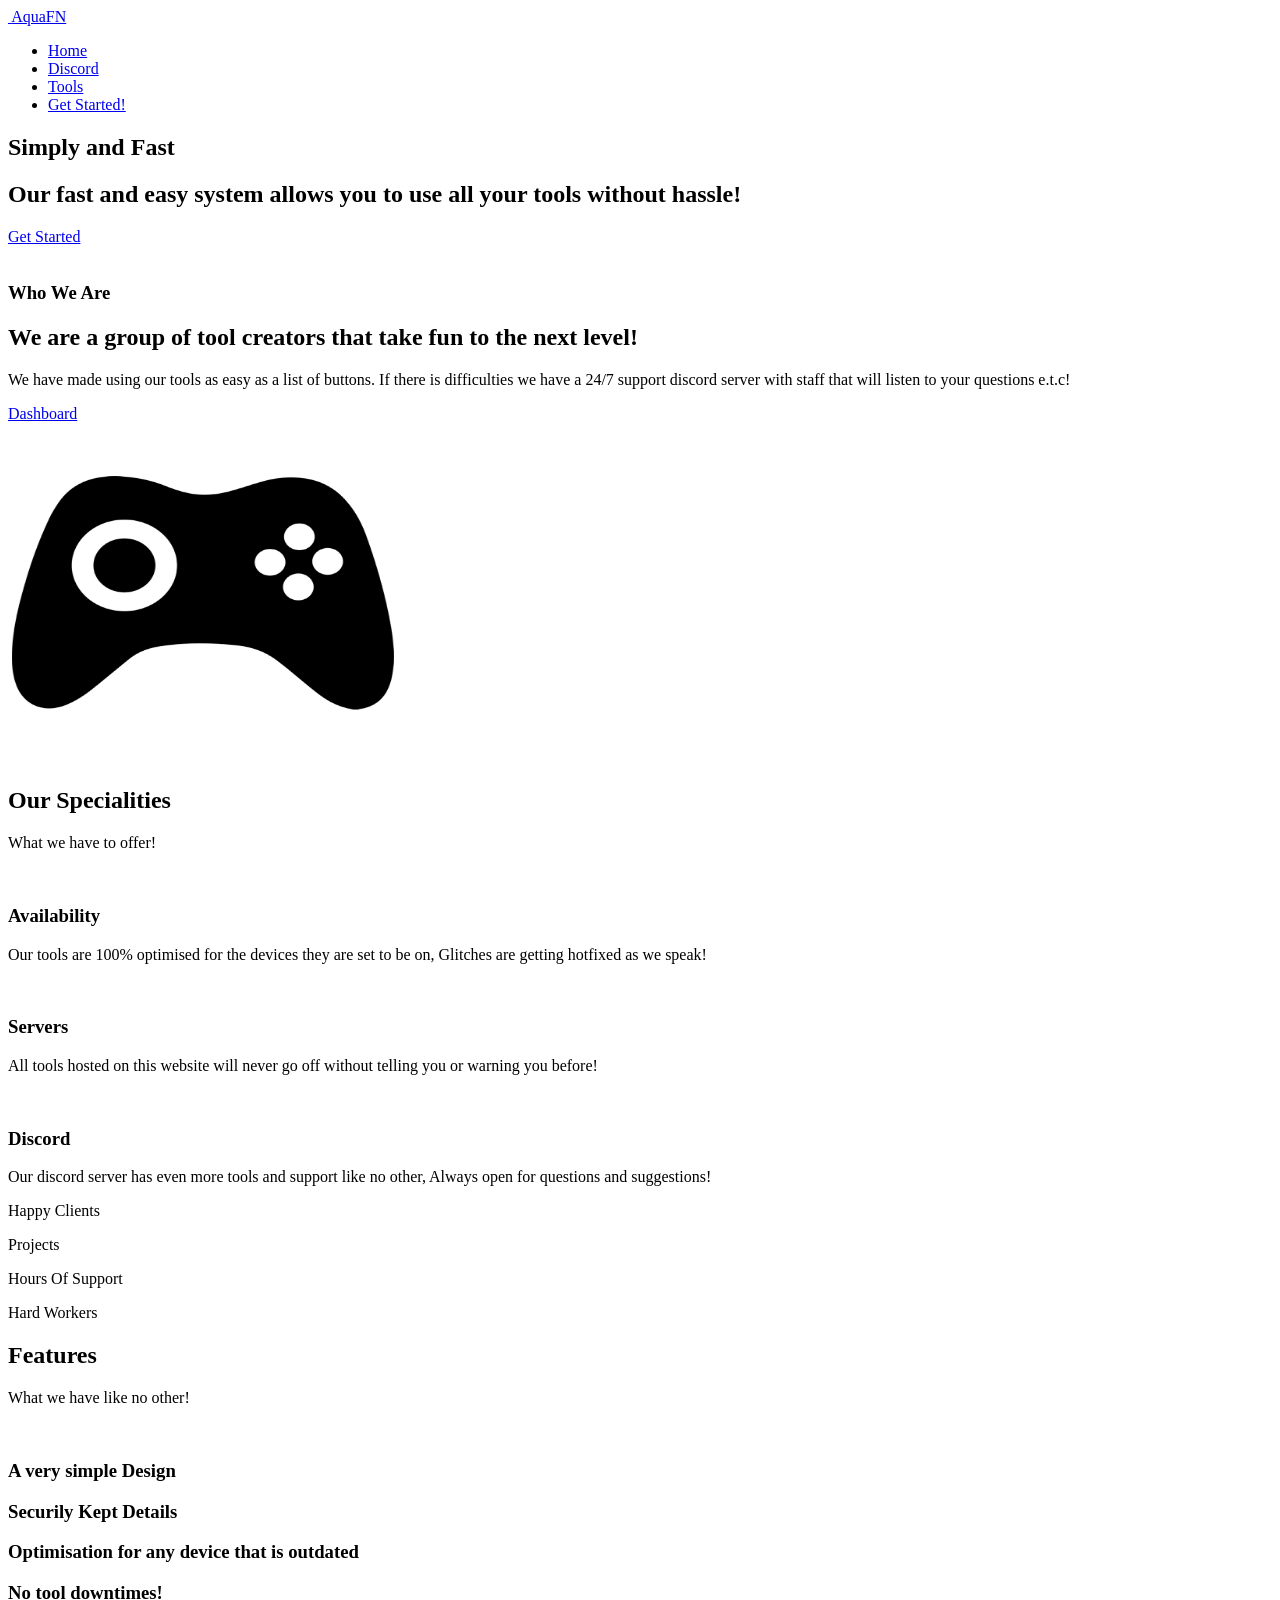
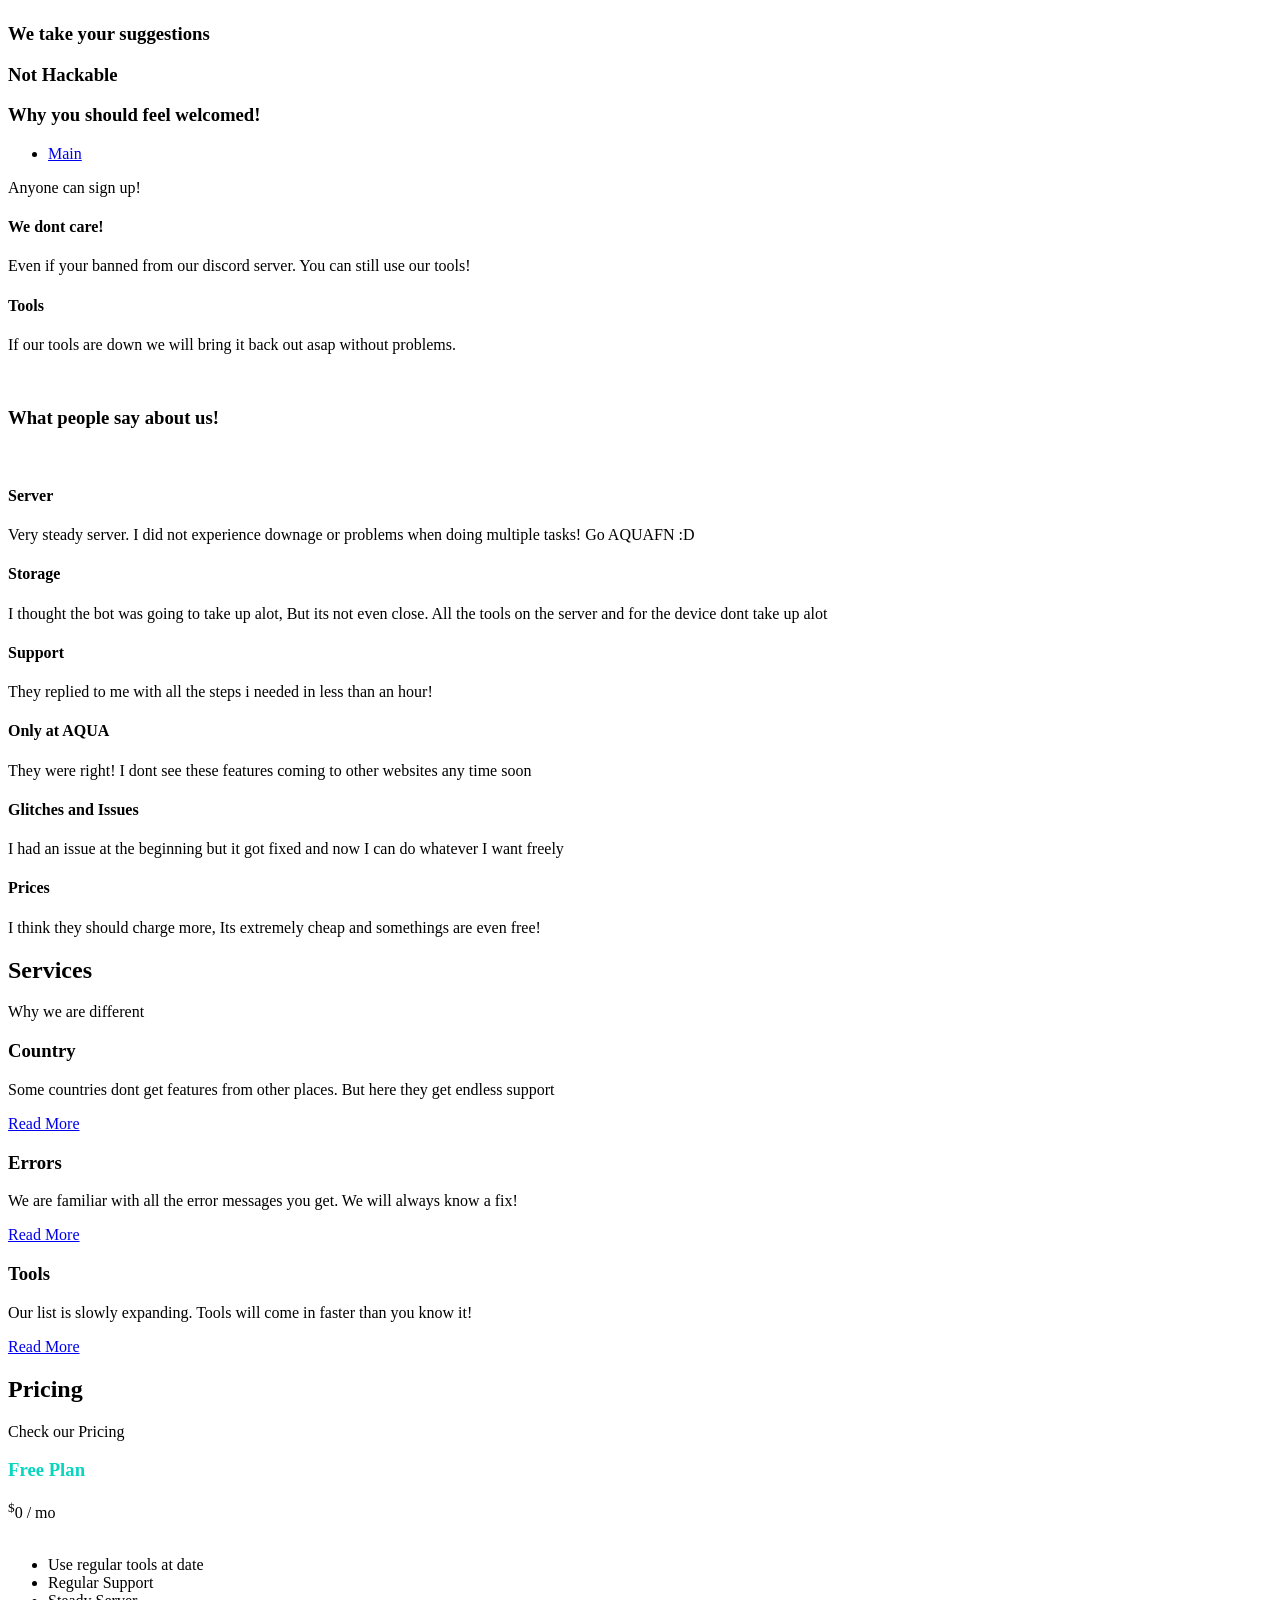
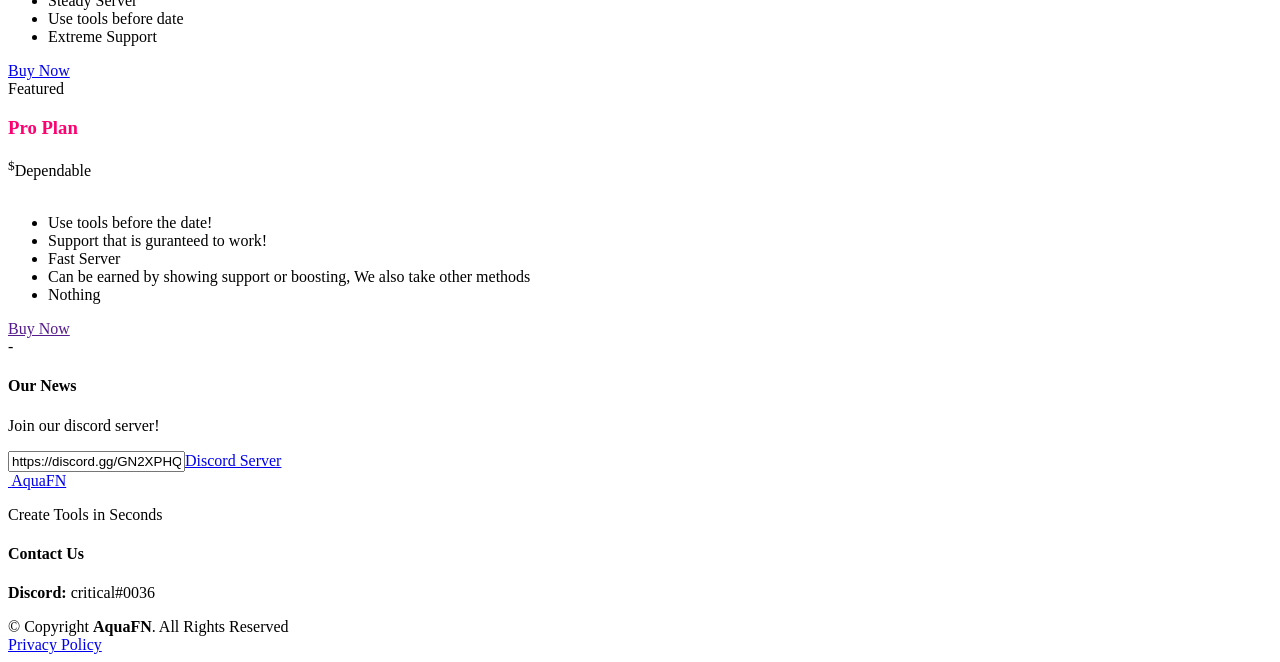
==== index.html @ ab74303f "Update index.html" ====
<!DOCTYPE html>
<html lang="en">

<head>
  <meta charset="utf-8">
  <meta content="width=device-width, initial-scale=1.0" name="viewport">

  <title>Homepage - AquaFN</title>
  <meta content="" name="description">

  <meta content="" name="keywords">

  <!-- Favicons -->
  <link href="assets/img/favicon.png" rel="icon">
  <link href="assets/img/apple-touch-icon.png" rel="apple-touch-icon">

  <!-- Google Fonts -->
  <link href="https://fonts.googleapis.com/css?family=Open+Sans:300,300i,400,400i,600,600i,700,700i|Nunito:300,300i,400,400i,600,600i,700,700i|Poppins:300,300i,400,400i,500,500i,600,600i,700,700i" rel="stylesheet">

  <!-- Vendor CSS Files -->
  <link href="assets/vendor/bootstrap/css/bootstrap.min.css" rel="stylesheet">
  <link href="assets/vendor/bootstrap-icons/bootstrap-icons.css" rel="stylesheet">
  <link href="assets/vendor/aos/aos.css" rel="stylesheet">
  <link href="assets/vendor/remixicon/remixicon.css" rel="stylesheet">
  <link href="assets/vendor/swiper/swiper-bundle.min.css" rel="stylesheet">
  <link href="assets/vendor/glightbox/css/glightbox.min.css" rel="stylesheet">

  <!-- Template Main CSS File -->
  <link href="assets/css" rel="stylesheet">


</head>

<body>

  <!-- ======= Header ======= -->
  <header id="header" class="header fixed-top">
    <div class="container-fluid container-xl d-flex align-items-center justify-content-between">

      <a href="index.html" class="logo d-flex align-items-center">
        <img src="assets/img/logo.png" alt="">
        <span>AquaFN</span>
      </a>

      <nav id="navbar" class="navbar">
        <ul>
          <li><a class="nav-link scrollto active" href="#hero">Home</a></li>
          <li><a class="nav-link scrollto" href="https://discord.gg/GN2XPHQ7Xd">Discord</a></li>
          <li><a class="nav-link scrollto" href="projects.html">Tools</a></li>
        
          <!--<li><a href="blog.html">Blog</a></li>
          <li class="dropdown"><a href="#"><span>Drop Down</span> <i class="bi bi-chevron-down"></i></a>
            <ul>
              <li><a href="#">Drop Down 1</a></li>
              <li class="dropdown"><a href="#"><span>Deep Drop Down</span> <i class="bi bi-chevron-right"></i></a>
                <ul>
                  <li><a href="#">Deep Drop Down 1</a></li>
                  <li><a href="#">Deep Drop Down 2</a></li>
                  <li><a href="#">Deep Drop Down 3</a></li>
                  <li><a href="#">Deep Drop Down 4</a></li>
                  <li><a href="#">Deep Drop Down 5</a></li>
                </ul>
              </li>
              <li><a href="#">Drop Down 2</a></li>
              <li><a href="#">Drop Down 3</a></li>
              <li><a href="#">Drop Down 4</a></li>
            </ul>
          </li>
          <li><a class="nav-link scrollto" href="#contact">Contact</a></li>-->
          <li><a class="getstarted scrollto" href="dashboard.html">Get Started!</a></li>
        </ul>
        <i class="bi bi-list mobile-nav-toggle"></i>
      </nav><!-- .navbar -->

    </div>
  </header><!-- End Header -->

  <!-- ======= Hero Section ======= -->
  <section id="hero" class="hero d-flex align-items-center">

    <div class="container">
      <div class="row">
        <div class="col-lg-6 d-flex flex-column justify-content-center">
          <h1 data-aos="fade-up">Simply and Fast</h1>
          <h2 data-aos="fade-up" data-aos-delay="400">Our fast and easy system allows you to use all your tools without hassle!</h2>
          <div data-aos="fade-up" data-aos-delay="600">
            <div class="text-center text-lg-start">
              <a href="projects.html" class="btn-get-started scrollto d-inline-flex align-items-center justify-content-center align-self-center">
                <span>Get Started</span>
                <i class="bi bi-arrow-right"></i>
              </a>
            </div>
          </div>
        </div>
        <div class="col-lg-6 hero-img" data-aos="zoom-out" data-aos-delay="200">
          <img src="assets/img/hero-img.png" class="img-fluid" alt="">
        </div>
      </div>
    </div>

  </section><!-- End Hero -->

  <main id="main">
    <!-- ======= About Section ======= -->
    <section id="about" class="about">

      <div class="container" data-aos="fade-up">
        <div class="row gx-0">

          <div class="col-lg-6 d-flex flex-column justify-content-center" data-aos="fade-up" data-aos-delay="200">
            <div class="content">
              <h3>Who We Are</h3>
              <h2>We are a group of tool creators that take fun to the next level!</h2>
              <p>
               We have made using our tools as easy as a list of buttons. If there is difficulties we have a 24/7 support discord server with staff that will listen to your questions e.t.c!
              </p>
              <div class="text-center text-lg-start">
                <a href="dashboard.html" class="btn-read-more d-inline-flex align-items-center justify-content-center align-self-center">
                  <span>Dashboard</span>
                  <i class="bi bi-arrow-right"></i>
                </a>
              </div>
            </div>
          </div>

          <div class="col-lg-6 d-flex align-items-center" data-aos="zoom-out" data-aos-delay="200">
            <img src="controller-wallpaper-10.jpg" class="img-fluid" alt="" style="width: 390px; height: 340px;">
          </div>

        </div>
      </div>

    </section><!-- End About Section -->

    <!-- ======= Values Section ======= -->
    <section id="values" class="values">

      <div class="container" data-aos="fade-up">

        <header class="section-header">
          <h2>Our Specialities</h2>
          <p>What we have to offer!</p>
        </header>

        <div class="row">

          <div class="col-lg-4">
            <div class="box" data-aos="fade-up" data-aos-delay="200">
              <img src="assets/img/values-1.png" class="img-fluid" alt="">
              <h3>Availability</h3>
              <p>Our tools are 100% optimised for the devices they are set to be on, Glitches are getting hotfixed as we speak!</p>
            </div>
          </div>

          <div class="col-lg-4 mt-4 mt-lg-0">
            <div class="box" data-aos="fade-up" data-aos-delay="400">
              <img src="assets/img/values-2.png" class="img-fluid" alt="">
              <h3>Servers</h3>
              <p>All tools hosted on this website will never go off without telling you or warning you before!</p>
            </div>
          </div>

          <div class="col-lg-4 mt-4 mt-lg-0">
            <div class="box" data-aos="fade-up" data-aos-delay="600">
              <img src="assets/img/values-3.png" class="img-fluid" alt="">
              <h3>Discord</h3>
              <p>Our discord server has even more tools and support like no other, Always open for questions and suggestions!</p>
            </div>
          </div>

        </div>

      </div>

    </section><!-- End Values Section -->

    <!-- ======= Counts Section ======= -->
    <section id="counts" class="counts">
      <div class="container" data-aos="fade-up">

        <div class="row gy-4">

          <div class="col-lg-3 col-md-6">
            <div class="count-box">
              <i class="bi bi-emoji-smile"></i>
              <div>
                <span data-purecounter-start="0" data-purecounter-end="555" data-purecounter-duration="1" class="purecounter"></span>
                <p>Happy Clients</p>
              </div>
            </div>
          </div>

          <div class="col-lg-3 col-md-6">
            <div class="count-box">
              <i class="bi bi-journal-richtext" style="color: #ee6c20;"></i>
              <div>
                <span data-purecounter-start="0" data-purecounter-end="3" data-purecounter-duration="1" class="purecounter"></span>
                <p>Projects</p>
              </div>
            </div>
          </div>

          <div class="col-lg-3 col-md-6">
            <div class="count-box">
              <i class="bi bi-headset" style="color: #15be56;"></i>
              <div>
                <span data-purecounter-start="0" data-purecounter-end="24" data-purecounter-duration="1" class="purecounter"></span>
                <p>Hours Of Support</p>
              </div>
            </div>
          </div>

          <div class="col-lg-3 col-md-6">
            <div class="count-box">
              <i class="bi bi-people" style="color: #bb0852;"></i>
              <div>
                <span data-purecounter-start="0" data-purecounter-end="1" data-purecounter-duration="1" class="purecounter"></span>
                <p>Hard Workers</p>
              </div>
            </div>
          </div>

        </div>

      </div>
    </section><!-- End Counts Section -->

    <!-- ======= Features Section ======= -->
    <section id="features" class="features">

      <div class="container" data-aos="fade-up">

        <header class="section-header">
          <h2>Features</h2>
          <p>What we have like no other!</p>
        </header>

        <div class="row">

          <div class="col-lg-6">
            <img src="assets/img/features.png" class="img-fluid" alt="">
          </div>

          <div class="col-lg-6 mt-5 mt-lg-0 d-flex">
            <div class="row align-self-center gy-4">

              <div class="col-md-6" data-aos="zoom-out" data-aos-delay="200">
                <div class="feature-box d-flex align-items-center">
                  <i class="bi bi-check"></i>
                  <h3>A very simple Design</h3>
                </div>
              </div>

              <div class="col-md-6" data-aos="zoom-out" data-aos-delay="300">
                <div class="feature-box d-flex align-items-center">
                  <i class="bi bi-check"></i>
                  <h3>Securily Kept Details</h3>
                </div>
              </div>

              <div class="col-md-6" data-aos="zoom-out" data-aos-delay="400">
                <div class="feature-box d-flex align-items-center">
                  <i class="bi bi-check"></i>
                  <h3>Optimisation for any device that is outdated</h3>
                </div>
              </div>

              <div class="col-md-6" data-aos="zoom-out" data-aos-delay="500">
                <div class="feature-box d-flex align-items-center">
                  <i class="bi bi-check"></i>
                  <h3>No tool downtimes!</h3>
                </div>
              </div>

              <div class="col-md-6" data-aos="zoom-out" data-aos-delay="600">
                <div class="feature-box d-flex align-items-center">
                  <i class="bi bi-check"></i>
                  <h3>We take your suggestions</h3>
                </div>
              </div>

              <div class="col-md-6" data-aos="zoom-out" data-aos-delay="700">
                <div class="feature-box d-flex align-items-center">
                  <i class="bi bi-check"></i>
                  <h3>Not Hackable</h3>
                </div>
              </div>

            </div>
          </div>

        </div> <!-- / row -->

        <!-- Feature Tabs -->
        <div class="row feture-tabs" data-aos="fade-up">
          <div class="col-lg-6">
            <h3>Why you should feel welcomed!</h3>

            <!-- Tabs -->
            <ul class="nav nav-pills mb-3">
              <li>
                <a class="nav-link active" data-bs-toggle="pill" href="#tab1">Main</a>
              </li>
           
            </ul><!-- End Tabs -->

            <!-- Tab Content -->
            <div class="tab-content">

              <div class="tab-pane fade show active" id="tab1">
                <p>Anyone can sign up!</p>
                <div class="d-flex align-items-center mb-2">
                  <i class="bi bi-check2"></i>
                  <h4>We dont care!</h4>
                </div>
                <p>Even if your banned from our discord server. You can still use our tools!</p>
                <div class="d-flex align-items-center mb-2">
                  <i class="bi bi-check2"></i>
                  <h4>Tools</h4>
                </div>
                <p>If our tools are down we will bring it back out asap without problems.</p>
              </div><!-- End Tab 1 Content -->

              

            </div>

          </div>

          <div class="col-lg-6">
            <img src="assets/img/features-2.png" class="img-fluid" alt="">
          </div>

        </div><!-- End Feature Tabs -->

        <!-- Feature Icons -->
        <div class="row feature-icons" data-aos="fade-up">
          <h3>What people say about us!</h3>

          <div class="row">

            <div class="col-xl-4 text-center" data-aos="fade-right" data-aos-delay="100">
              <img src="assets/img/features-3.png" class="img-fluid p-4" alt="">
            </div>

            <div class="col-xl-8 d-flex content">
              <div class="row align-self-center gy-4">

                <div class="col-md-6 icon-box" data-aos="fade-up">
                  <i class="ri-line-chart-line"></i>
                  <div>
                    <h4>Server</h4>
                    <p>Very steady server. I did not experience downage or problems when doing multiple tasks! Go AQUAFN :D
                    </p>
                  </div>
                </div>

                <div class="col-md-6 icon-box" data-aos="fade-up" data-aos-delay="100">
                  <i class="ri-stack-line"></i>
                  <div>
                    <h4>Storage</h4>
                    <p>I thought the bot was going to take up alot, But its not even close. All the tools on the server and for the device dont take up alot</p>
                  </div>
                </div>

                <div class="col-md-6 icon-box" data-aos="fade-up" data-aos-delay="200">
                  <i class="ri-brush-4-line"></i>
                  <div>
                    <h4>Support</h4>
                    <p>They replied to me with all the steps i needed in less than an hour!</p>
                  </div>
                </div>

                <div class="col-md-6 icon-box" data-aos="fade-up" data-aos-delay="300">
                  <i class="ri-magic-line"></i>
                  <div>
                    <h4>Only at AQUA</h4>
                    <p>They were right! I dont see these features coming to other websites any time soon</p>
                  </div>
                </div>

                <div class="col-md-6 icon-box" data-aos="fade-up" data-aos-delay="400">
                  <i class="ri-command-line"></i>
                  <div>
                    <h4>Glitches and Issues</h4>
                    <p>I had an issue at the beginning but it got fixed and now I can do whatever I want freely</p>
                  </div>
                </div>

                <div class="col-md-6 icon-box" data-aos="fade-up" data-aos-delay="500">
                  <i class="ri-radar-line"></i>
                  <div>
                    <h4>Prices</h4>
                    <p>I think they should charge more, Its extremely cheap and somethings are even free!</p>
                  </div>
                </div>

              </div>
            </div>

          </div>

        </div><!-- End Feature Icons -->

      </div>

    </section><!-- End Features Section -->

    <!-- ======= Services Section ======= -->
    <section id="services" class="services">

      <div class="container" data-aos="fade-up">

        <header class="section-header">
          <h2>Services</h2>
          <p>Why we are different</p>
        </header>

        <div class="row gy-4">

          <div class="col-lg-4 col-md-6" data-aos="fade-up" data-aos-delay="200">
            <div class="service-box blue">
              <i class="ri-discuss-line icon"></i>
              <h3>Country</h3>
              <p>Some countries dont get features from other places. But here they get endless support</p>
              <a href="#" class="read-more"><span>Read More</span> <i class="bi bi-arrow-right"></i></a>
            </div>
          </div>

          <div class="col-lg-4 col-md-6" data-aos="fade-up" data-aos-delay="300">
            <div class="service-box orange">
              <i class="ri-discuss-line icon"></i>
              <h3>Errors</h3>
              <p>We are familiar with all the error messages you get. We will always know a fix!</p>
              <a href="#" class="read-more"><span>Read More</span> <i class="bi bi-arrow-right"></i></a>
            </div>
          </div>

          <div class="col-lg-4 col-md-6" data-aos="fade-up" data-aos-delay="400">
            <div class="service-box green">
              <i class="ri-discuss-line icon"></i>
              <h3>Tools</h3>
              <p>Our list is slowly expanding. Tools will come in faster than you know it!</p>
              <a href="#" class="read-more"><span>Read More</span> <i class="bi bi-arrow-right"></i></a>
            </div>
          </div>

     
            </div>
          </div>

        </div>

      </div>

    </section><!-- End Services Section -->

    <!-- ======= Pricing Section ======= -->
    <section id="pricing" class="pricing">

      <div class="container" data-aos="fade-up">

        <header class="section-header">
          <h2>Pricing</h2>
          <p>Check our Pricing</p>
        </header>

        <div class="row gy-4" data-aos="fade-left">

          <div class="col-lg-3 col-md-6" data-aos="zoom-in" data-aos-delay="100">
            <div class="box">
              <h3 style="color: #07d5c0;">Free Plan</h3>
              <div class="price"><sup>$</sup>0<span> / mo</span></div>
              <img src="assets/img/pricing-free.png" class="img-fluid" alt="">
              <ul>
                <li>Use regular tools at date</li>
                <li>Regular Support</li>
                <li>Steady Server</li>
                <li class="na">Use tools before date</li>
                <li class="na">Extreme Support</li>
              </ul>
              <a href="#" class="btn-buy">Buy Now</a>
            </div>
          </div>

          <div class="col-lg-3 col-md-6" data-aos="zoom-in" data-aos-delay="200">
            <div class="box">
              <span class="featured">Featured</span>
              <h3 style="color: #ff0071;">Pro Plan</h3>
              <div class="price"><sup>$</sup>Dependable<span></span></div>
              <img src="assets/img/pricing-ultimate.png" class="img-fluid" alt="">
              <ul>
                <li>Use tools before the date!</li>
                <li>Support that is guranteed to work!</li>
                <li>Fast Server</li>
                <li>Can be earned by showing support or boosting, We also take other methods </li>
                <li class="na">Nothing</li>
              </ul>
              <a href="" class="btn-buy">Buy Now</a>
            </div>
          </div>

          <!--<div class="col-lg-3 col-md-6" data-aos="zoom-in" data-aos-delay="300">
            <div class="box">
              <h3 style="color: #ff901c;">Business Plan</h3>
              <div class="price"><sup>$</sup>29<span> / mo</span></div>
              <img src="assets/img/pricing-business.png" class="img-fluid" alt="">
              <ul>
                <li>Aida dere</li>
                <li>Nec feugiat nisl</li>
                <li>Nulla at volutpat dola</li>
                <li>Pharetra massa</li>
                <li>Massa ultricies mi</li>
              </ul>
              <a href="#" class="btn-buy">Buy Now</a>
            </div>
          </div>

          <div class="col-lg-3 col-md-6" data-aos="zoom-in" data-aos-delay="400">
            <div class="box">
              <h3 style="color: #ff0071;">Ultimate Plan</h3>
              <div class="price"><sup>$</sup>49<span> / mo</span></div>
              <img src="assets/img/pricing-ultimate.png" class="img-fluid" alt="">
              <ul>
                <li>Aida dere</li>
                <li>Nec feugiat nisl</li>
                <li>Nulla at volutpat dola</li>
                <li>Pharetra massa</li>
                <li>Massa ultricies mi</li>
              </ul>
              <a href="#" class="btn-buy">Buy Now</a>-->
            </div>
          </div>

        </div>

      </div>

    </section><!-- End Pricing Section -->-

    <!-- ======= F.A.Q Section ======= -->
    

    <!-- ======= Portfolio Section ======= -->
   

    <!-- ======= Testimonials Section ======= -->
   

    <!-- ======= Team Section ======= -->
    

    <!-- ======= Clients Section ======= -->
    

    <!-- ======= Contact Section ======= -->
   
  <footer id="footer" class="footer">

    <div class="footer-newsletter">
      <div class="container">
        <div class="row justify-content-center">
          <div class="col-lg-12 text-center">
            <h4>Our News</h4>
            <p>Join our discord server!</p>
          </div>
          <div class="col-lg-6">
          	<form action="" method="post">
              <input type="email" name="email" value="https://discord.gg/GN2XPHQ7Xd"><a href="https://discord.gg/GN2XPHQ7Xd" class="btn btn-primary">Discord Server</a>
            </form>
           
          </div>
        </div>
      </div>
    </div>

    <div class="footer-top">
      <div class="container">
        <div class="row gy-4">
          <div class="col-lg-5 col-md-12 footer-info">
            <a href="index.html" class="logo d-flex align-items-center">
              <img src="assets/img/logo.png" alt="">
              <span>AquaFN</span>
            </a>
            <p>Create Tools in Seconds</p>
            <div class="social-links mt-3">
              <a href="https://discord.gg/GN2XPHQ7Xd" class="twitter"><i class="bi bi-discord"></i></a>
             
            </div>
          </div>


          <div class="col-lg-3 col-md-12 footer-contact text-center text-md-start">
            <h4>Contact Us</h4>
            <p>
              
              <strong>Discord:</strong> critical#0036<br>
            </p>

          </div>

        </div>
      </div>
    </div>

    <div class="container">
      <div class="copyright">
        &copy; Copyright <strong><span>AquaFN</span></strong>. All Rights Reserved
      </div>
      <div class="credits">
        
       <a href="privacy.html">Privacy Policy</a>
      </div>
    </div>
  </footer><!-- End Footer -->

  <a href="#" class="back-to-top d-flex align-items-center justify-content-center"><i class="bi bi-arrow-up-short"></i></a>

  <!-- Vendor JS Files -->
  <script src="assets/vendor/bootstrap/js/bootstrap.bundle.js"></script>
  <script src="assets/vendor/aos/aos.js"></script>
  <script src="assets/vendor/php-email-form/validate.js"></script>
  <script src="assets/vendor/swiper/swiper-bundle.min.js"></script>
  <script src="assets/vendor/purecounter/purecounter.js"></script>
  <script src="assets/vendor/isotope-layout/isotope.pkgd.min.js"></script>
  <script src="assets/vendor/glightbox/js/glightbox.min.js"></script>

  <!-- Template Main JS File -->
  <script src="assets/js/main.js"></script>

</body>

</html>
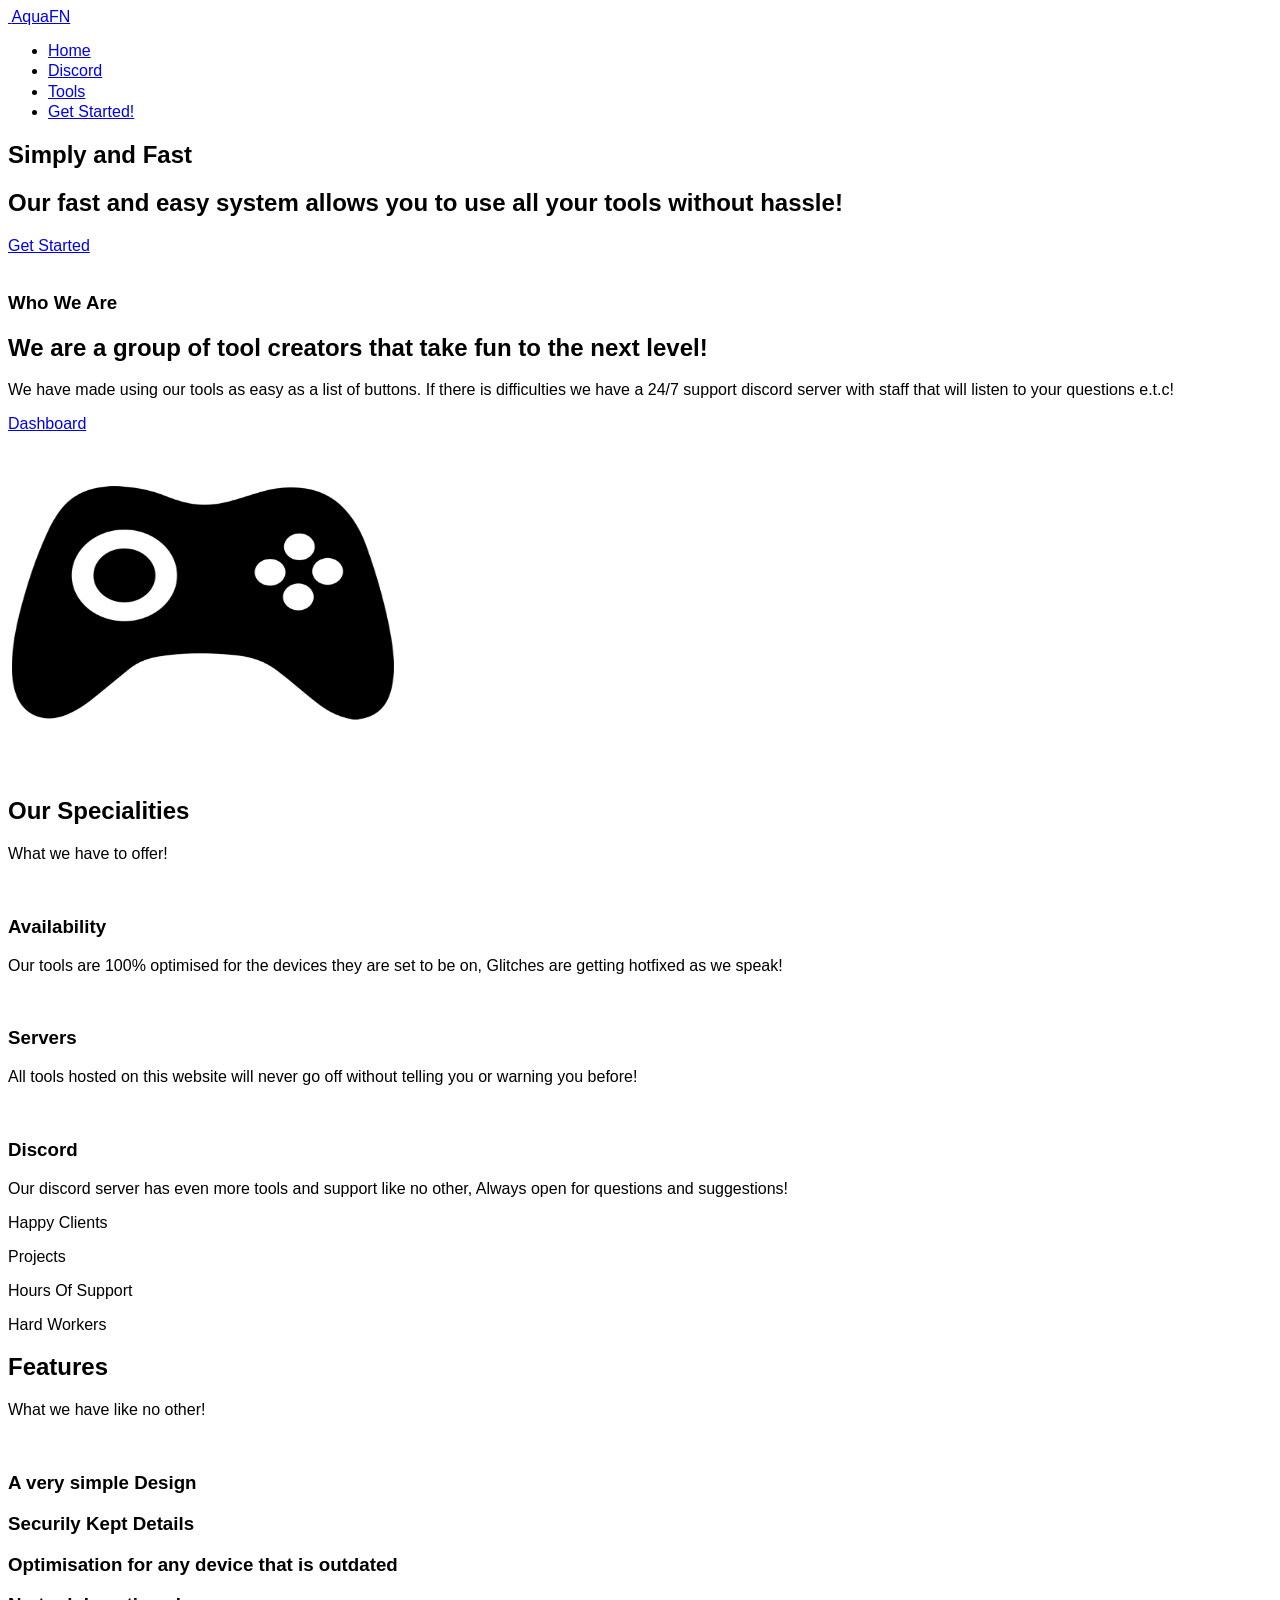
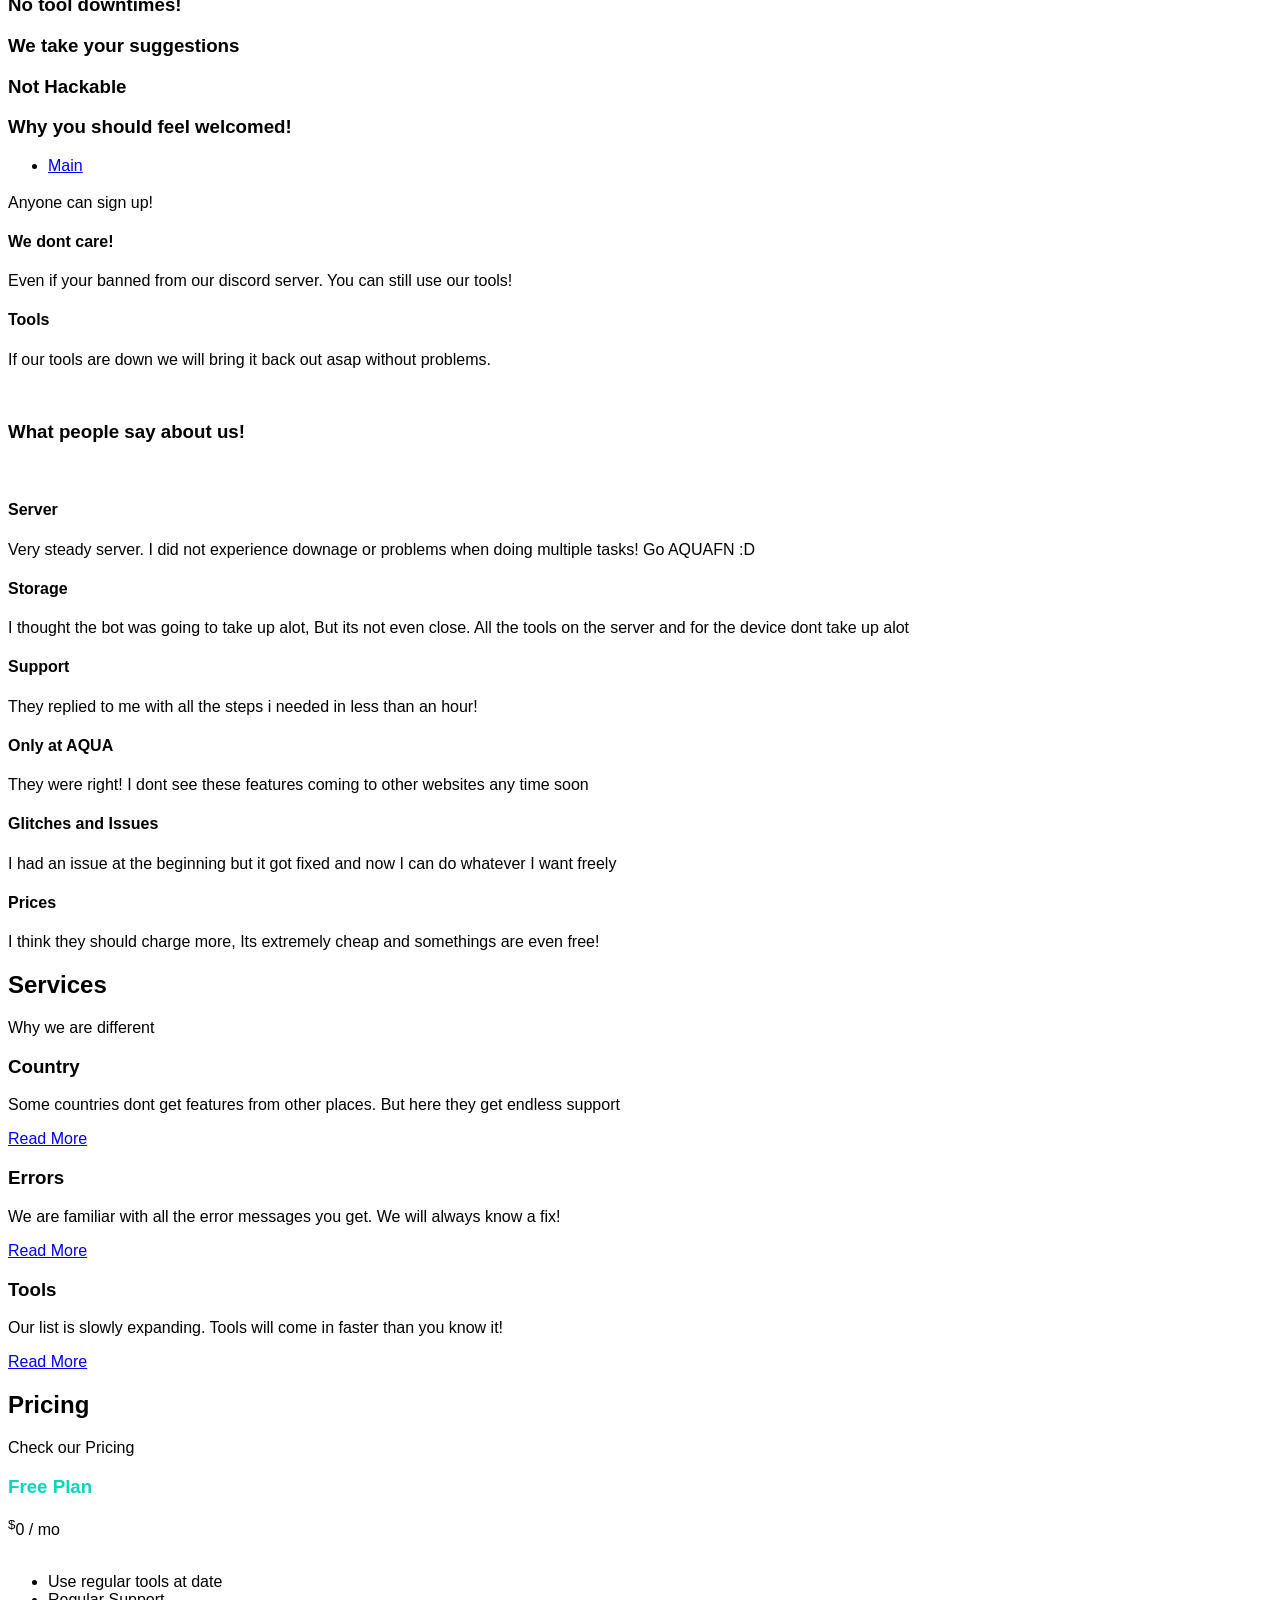
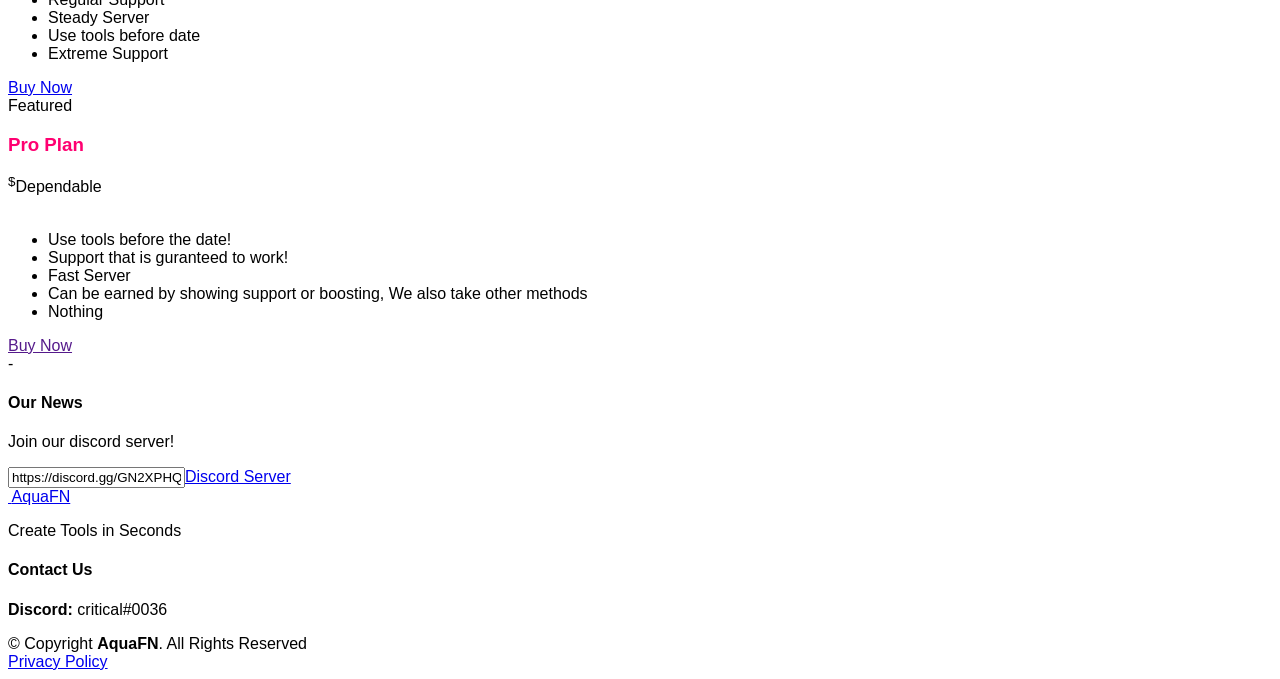
==== commit 08f3f64a: "Update index.html" ====
--- a/index.html
+++ b/index.html
@@ -26,7 +26,7 @@
   <link href="assets/vendor/glightbox/css/glightbox.min.css" rel="stylesheet">
 
   <!-- Template Main CSS File -->
-  <link href="assets/css" rel="stylesheet">
+  <link href="assets/css/style.css" rel="stylesheet">
 
 
 </head>
--- a/assets/css/style.css
+++ b/assets/css/style.css
@@ -0,0 +1 @@
+@import url("https://fonts.googleapis.com/css?family=Poppins");.cls-1{fill:#ffc541}.cls-2{fill:#4e4066}.cls-3{fill:#6f5b92}.cls-4{fill:#f78d5e}.cls-5{fill:#fa976c}.cls-6{fill:#b65c32;opacity:0.6}.cls-7{fill:#b65c32;opacity:0.4}.cls-8{fill:#b65c32}.cls-9{fill:#f4b73b}.cls-10{opacity:0.6}.cls-11{fill:#f9c358}.cls-12{fill:#9b462c}.cls-13{fill:#aa512e}.cls-14{fill:#7d6aa5}.wheel{animation:wheel-rotate 6s ease infinite;transform-origin:center;transform-box:fill-box}@keyframes wheel-rotate{50%{transform:rotate(360deg);animation-timing-function:cubic-bezier(0.55, 0.085, 0.68, 0.53)}100%{transform:rotate(960deg)}}.clock-hand-1{animation:clock-rotate 3s linear infinite;transform-origin:bottom;transform-box:fill-box}.clock-hand-2{animation:clock-rotate 6s linear infinite;transform-origin:bottom;transform-box:fill-box}@keyframes clock-rotate{100%{transform:rotate(360deg)}}#box-top{animation:box-top-anim 2s linear infinite;transform-origin:right top;transform-box:fill-box}@keyframes box-top-anim{50%{transform:rotate(-5deg)}}#umbrella{animation:umbrella-anim 6s linear infinite;transform-origin:center;transform-box:fill-box}@keyframes umbrella-anim{25%{transform:translateY(10px) rotate(5deg)}75%{transform:rotate(-5deg)}}#cup{animation:cup-rotate 3s cubic-bezier(0.455, 0.03, 0.515, 0.955) infinite;transform-origin:top left;transform-box:fill-box}@keyframes cup-rotate{50%{transform:rotate(-5deg)}}#pillow{animation:pillow-anim 3s linear infinite;transform-origin:center;transform-box:fill-box}@keyframes pillow-anim{25%{transform:rotate(10deg) translateY(5px)}75%{transform:rotate(-10deg)}}#stripe{animation:stripe-anim 3s linear infinite;transform-origin:center;transform-box:fill-box}@keyframes stripe-anim{25%{transform:translate(10px, 0) rotate(-10deg)}75%{transform:translateX(10px)}}#bike{animation:bike-anim 6s ease infinite}@keyframes bike-anim{0%{transform:translateX(-1300px)}50%{transform:translateX(0);animation-timing-function:cubic-bezier(0.47, 0, 0.745, 0.715)}100%{transform:translateX(1300px)}}#rucksack{animation:ruck-anim 3s linear infinite;transform-origin:top;transform-box:fill-box}@keyframes ruck-anim{50%{transform:rotate(5deg)}}.circle{animation:circle-anim ease infinite;transform-origin:center;transform-box:fill-box;perspective:0px}.circle.c1{animation-duration:2s}.circle.c2{animation-duration:3s}.circle.c3{animation-duration:1s}.circle.c4{animation-duration:1s}.circle.c5{animation-duration:2s}.circle.c6{animation-duration:3s}@keyframes circle-anim{50%{transform:scale(0.2) rotateX(360deg) rotateY(360deg)}}.four,#ou{animation:four-anim cubic-bezier(0.39, 0.575, 0.565, 1) infinite}.four.a{transform-origin:bottom left;animation-duration:3s;transform-box:fill-box}.four.b{transform-origin:bottom right;animation-duration:3s;transform-box:fill-box}#ou{animation-duration:6s;transform-origin:center;transform-box:fill-box}@keyframes four-anim{50%{transform:scale(0.98)}}html{padding-left:calc(100vw - 100%)}body{font-family:"Poppins", sans-serif}.badge{font-weight:500}.bg-light,.bg-light *,.badge-light,.badge-light *{color:#343a40 !important}.bg-dark,.bg-dark *,.badge-dark,.badge-dark *{color:rgba(255,255,255,0.9) !important}.search-box{box-shadow:none !important}.post.card{border-radius:15px;text-decoration:none !important;padding:15px;height:100%}.post.card .card-footer{font-size:14px;margin:0 -15px -15px -15px;padding:15px 35px}.post .post-metadata{font-size:14px;margin-top:-6px}.post .tag:hover{background-color:#007bff;color:white !important}.post footer{font-size:10px;color:#6c757d;text-decoration:underline;text-decoration-color:yellow;text-align:right;margin-top:4em;margin-right:2em}.post h1,.post h2{margin-top:32px}.post hr{background:#6c757d}.post img:not(.emoji){display:block;max-width:100%;height:auto;margin:1rem auto}.post .video{position:relative;padding-bottom:56.25%;margin-bottom:1rem;width:100%}.post .video iframe{position:absolute;height:100%;width:100%}.post a:not(.btn):not([class^="carousel-"]):not([class^="list-"]):not(.no-underline){display:inline-block;text-decoration:none}.post a:not(.btn):not([class^="carousel-"]):not([class^="list-"]):not(.no-underline):hover{color:#007bff}.post a:not(.btn):not([class^="carousel-"]):not([class^="list-"]):not(.no-underline)::after{content:"";display:block;height:0.15em;margin-top:-0.15em;width:0;background:#007bff;transition:width 0.35s}.post a:not(.btn):not([class^="carousel-"]):not([class^="list-"]):not(.no-underline):hover::after{width:100%}.post pre{background:#f8f9fa;border:1px solid #ddd;color:#343a40;font-family:monospace;font-size:14px;line-height:20px;margin-bottom:1.6em;max-width:100%;padding:1em 1.5em;display:block;page-break-inside:avoid;overflow:auto;word-wrap:break-word}.post code.highlighter-rouge{background-color:#f8f9fa;color:#343a40;border-radius:3px;margin:0;padding:0.2em 0.65em}.post blockquote{border-left:0.25em solid #007bff;color:#6c757d;padding:0 1em}.post table:not(.highlight){display:block;overflow-x:auto;margin:1rem 0}.post table:not(.highlight) td,.post table:not(.highlight) th{border:1px solid #ddd;padding:8px 16px}.post table:not(.highlight) th{padding-top:12px;padding-bottom:12px;font-weight:500;text-align:left;background-color:#007bff;color:white}.post table:not(.highlight) tr:nth-child(even){background-color:rgba(0,0,0,0.05)}.social{text-decoration:none !important}#attribution{opacity:0.5}#attribution a{text-decoration:none;font-weight:bold}@media only screen and (min-width: 768px){#attribution{writing-mode:vertical-rl;transform:rotate(180deg);position:fixed;bottom:56px;right:22px}}#container{display:inline-block;position:relative;width:100%}#dummy{padding-top:100%}#element{position:absolute;top:0;bottom:0;left:0;right:0}.circle-image{width:100%;height:100%;border-radius:50%;object-fit:cover;object-position:center}.link-after,.nav-link::after,.navbar-brand::after,.nav-item.active::after{content:"";display:block;height:0.15em;background:#007bff}.nav-link::after,.navbar-brand::after{width:0;transition:width 0.35s}.nav-link:hover::after,.navbar-brand:hover::after{width:100%}.nav-item.active{font-weight:bold}.nav-item.active::after{width:100% !important}.navbar-brand{margin-bottom:-14px}.navbar-brand::after{margin-top:-0.25em}.project.card{border-radius:15px;text-decoration:none !important;margin:10px auto;transition:transform 400ms}.project.card .card-img-top{border-radius:15px 15px 0 0}.project.card:hover:not(.post){transform:translateY(-8px);box-shadow:-2px 8px 40px -12px rgba(0,0,0,0.24)}.timeline-body{position:relative;border-radius:0 15px 15px 0;padding:5px 0}.timeline-body:after{content:"";width:4px;height:100%;background-color:#007bff;position:absolute;left:-4px;top:0}.timeline-body .timeline-item{position:relative}.timeline-body .timeline-item:after{content:"";width:20px;height:20px;border-radius:50%;border:4px solid #007bff;background-color:#f8f9fa;position:absolute;left:-12px;top:8px;z-index:10}.timeline-body .timeline-item .content{margin:40px;padding-bottom:20px;border-bottom:1px dashed #343a40}.timeline-body .timeline-item .content .date{margin-top:-5px;margin-bottom:15px;color:#6c757d}.highlight .w,[data-theme="dark"] pre .w,[data-theme="dark"] code.highlighter-rouge .w{color:#bbb}.highlight .k,[data-theme="dark"] pre .k,[data-theme="dark"] code.highlighter-rouge .k{color:#00a}.highlight .m,[data-theme="dark"] pre .m,[data-theme="dark"] code.highlighter-rouge .m{color:#099}.highlight .s,[data-theme="dark"] pre .s,[data-theme="dark"] code.highlighter-rouge .s{color:#a50}.highlight .c,[data-theme="dark"] pre .c,[data-theme="dark"] code.highlighter-rouge .c{color:#aaaaaa;font-style:italic}.highlight .cp,[data-theme="dark"] pre .cp,[data-theme="dark"] code.highlighter-rouge .cp{color:#4c8317}.highlight .gd,[data-theme="dark"] pre .gd,[data-theme="dark"] code.highlighter-rouge .gd{color:#a00}.highlight .gr,[data-theme="dark"] pre .gr,[data-theme="dark"] code.highlighter-rouge .gr{color:#a00}.highlight .gi,[data-theme="dark"] pre .gi,[data-theme="dark"] code.highlighter-rouge .gi{color:#0a0}.highlight .go,[data-theme="dark"] pre .go,[data-theme="dark"] code.highlighter-rouge .go{color:#888}.highlight .gp,[data-theme="dark"] pre .gp,[data-theme="dark"] code.highlighter-rouge .gp{color:#555}.highlight .gt,[data-theme="dark"] pre .gt,[data-theme="dark"] code.highlighter-rouge .gt{color:#a00}.highlight .kc,[data-theme="dark"] pre .kc,[data-theme="dark"] code.highlighter-rouge .kc{color:#00a}.highlight .kd,[data-theme="dark"] pre .kd,[data-theme="dark"] code.highlighter-rouge .kd{color:#00a}.highlight .kn,[data-theme="dark"] pre .kn,[data-theme="dark"] code.highlighter-rouge .kn{color:#00a}.highlight .kp,[data-theme="dark"] pre .kp,[data-theme="dark"] code.highlighter-rouge .kp{color:#00a}.highlight .kr,[data-theme="dark"] pre .kr,[data-theme="dark"] code.highlighter-rouge .kr{color:#00a}.highlight .kt,[data-theme="dark"] pre .kt,[data-theme="dark"] code.highlighter-rouge .kt{color:#0aa}.highlight .na,[data-theme="dark"] pre .na,[data-theme="dark"] code.highlighter-rouge .na{color:#1e90ff}.highlight .nb,[data-theme="dark"] pre .nb,[data-theme="dark"] code.highlighter-rouge .nb{color:#0aa}.highlight .nc,[data-theme="dark"] pre .nc,[data-theme="dark"] code.highlighter-rouge .nc{color:#0a0}.highlight .no,[data-theme="dark"] pre .no,[data-theme="dark"] code.highlighter-rouge .no{color:#a00}.highlight .nd,[data-theme="dark"] pre .nd,[data-theme="dark"] code.highlighter-rouge .nd{color:#888}.highlight .nf,[data-theme="dark"] pre .nf,[data-theme="dark"] code.highlighter-rouge .nf{color:#0a0}.highlight .nn,[data-theme="dark"] pre .nn,[data-theme="dark"] code.highlighter-rouge .nn{color:#0aa}.highlight .nv,[data-theme="dark"] pre .nv,[data-theme="dark"] code.highlighter-rouge .nv{color:#a00}.highlight .ow,[data-theme="dark"] pre .ow,[data-theme="dark"] code.highlighter-rouge .ow{color:#00a}.highlight .mb,[data-theme="dark"] pre .mb,[data-theme="dark"] code.highlighter-rouge .mb{color:#099}.highlight .mf,[data-theme="dark"] pre .mf,[data-theme="dark"] code.highlighter-rouge .mf{color:#099}.highlight .mh,[data-theme="dark"] pre .mh,[data-theme="dark"] code.highlighter-rouge .mh{color:#099}.highlight .mi,[data-theme="dark"] pre .mi,[data-theme="dark"] code.highlighter-rouge .mi{color:#099}.highlight .mo,[data-theme="dark"] pre .mo,[data-theme="dark"] code.highlighter-rouge .mo{color:#099}.highlight .sa,[data-theme="dark"] pre .sa,[data-theme="dark"] code.highlighter-rouge .sa{color:#a50}.highlight .sb,[data-theme="dark"] pre .sb,[data-theme="dark"] code.highlighter-rouge .sb{color:#a50}.highlight .sc,[data-theme="dark"] pre .sc,[data-theme="dark"] code.highlighter-rouge .sc{color:#a50}.highlight .dl,[data-theme="dark"] pre .dl,[data-theme="dark"] code.highlighter-rouge .dl{color:#a50}.highlight .sd,[data-theme="dark"] pre .sd,[data-theme="dark"] code.highlighter-rouge .sd{color:#a50}.highlight .s2,[data-theme="dark"] pre .s2,[data-theme="dark"] code.highlighter-rouge .s2{color:#a50}.highlight .se,[data-theme="dark"] pre .se,[data-theme="dark"] code.highlighter-rouge .se{color:#a50}.highlight .sh,[data-theme="dark"] pre .sh,[data-theme="dark"] code.highlighter-rouge .sh{color:#a50}.highlight .si,[data-theme="dark"] pre .si,[data-theme="dark"] code.highlighter-rouge .si{color:#a50}.highlight .sx,[data-theme="dark"] pre .sx,[data-theme="dark"] code.highlighter-rouge .sx{color:#a50}.highlight .sr,[data-theme="dark"] pre .sr,[data-theme="dark"] code.highlighter-rouge .sr{color:#099}.highlight .s1,[data-theme="dark"] pre .s1,[data-theme="dark"] code.highlighter-rouge .s1{color:#a50}.highlight .ss,[data-theme="dark"] pre .ss,[data-theme="dark"] code.highlighter-rouge .ss{color:#00a}.highlight .bp,[data-theme="dark"] pre .bp,[data-theme="dark"] code.highlighter-rouge .bp{color:#0aa}.highlight .fm,[data-theme="dark"] pre .fm,[data-theme="dark"] code.highlighter-rouge .fm{color:#0a0}.highlight .vc,[data-theme="dark"] pre .vc,[data-theme="dark"] code.highlighter-rouge .vc{color:#a00}.highlight .vg,[data-theme="dark"] pre .vg,[data-theme="dark"] code.highlighter-rouge .vg{color:#a00}.highlight .vi,[data-theme="dark"] pre .vi,[data-theme="dark"] code.highlighter-rouge .vi{color:#a00}.highlight .vm,[data-theme="dark"] pre .vm,[data-theme="dark"] code.highlighter-rouge .vm{color:#a00}.highlight .il,[data-theme="dark"] pre .il,[data-theme="dark"] code.highlighter-rouge .il{color:#099}.highlight .ge,[data-theme="dark"] pre .ge,[data-theme="dark"] code.highlighter-rouge .ge{font-style:italic}.highlight .gs,[data-theme="dark"] pre .gs,[data-theme="dark"] code.highlighter-rouge .gs{font-weight:bold}.highlight .c1,[data-theme="dark"] pre .c1,[data-theme="dark"] code.highlighter-rouge .c1{color:#aaaaaa;font-style:italic}.highlight .cs,[data-theme="dark"] pre .cs,[data-theme="dark"] code.highlighter-rouge .cs{color:#0000aa;font-style:italic}.highlight .ch,[data-theme="dark"] pre .ch,[data-theme="dark"] code.highlighter-rouge .ch{color:#aaaaaa;font-style:italic}.highlight .cm,[data-theme="dark"] pre .cm,[data-theme="dark"] code.highlighter-rouge .cm{color:#aaaaaa;font-style:italic}.highlight .gh,[data-theme="dark"] pre .gh,[data-theme="dark"] code.highlighter-rouge .gh{color:#000080;font-weight:bold}.highlight .gu,[data-theme="dark"] pre .gu,[data-theme="dark"] code.highlighter-rouge .gu{color:#800080;font-weight:bold}.highlight .ni,[data-theme="dark"] pre .ni,[data-theme="dark"] code.highlighter-rouge .ni{color:#880000;font-weight:bold}.highlight .nt,[data-theme="dark"] pre .nt,[data-theme="dark"] code.highlighter-rouge .nt{color:#1e90ff;font-weight:bold}.highlight .err,[data-theme="dark"] pre .err,[data-theme="dark"] code.highlighter-rouge .err{color:red}.highlight .cpf,[data-theme="dark"] pre .cpf,[data-theme="dark"] code.highlighter-rouge .cpf{color:#aaaaaa;font-style:italic}[data-theme="light"] #theme-toggler:before{content:"🌙"}[data-theme="dark"] #theme-toggler:before{content:"🌞"}[data-theme="light"] .navbar-themed .navbar-brand,[data-theme="light"] .navbar-themed .navbar-nav .nav-link.active{color:#343a40}[data-theme="dark"] .navbar-themed .navbar-brand,[data-theme="dark"] .navbar-themed .navbar-nav .nav-link.active{color:rgba(255,255,255,0.9)}[data-theme="light"] .navbar-themed .navbar-nav .nav-link{color:rgba(52,58,64,0.5)}[data-theme="dark"] .navbar-themed .navbar-nav .nav-link{color:rgba(255,255,255,0.5)}[data-theme="light"] .text-themed{color:#343a40}[data-theme="dark"] .text-themed{color:rgba(255,255,255,0.9)}[data-theme="light"] .bg-themed{background-color:#f8f9fa}[data-theme="dark"] .bg-themed{background-color:#343a40}[data-theme="dark"] body{background-color:#17191a;color:rgba(255,255,255,0.9)}[data-theme="dark"] .highlight .hll,[data-theme="dark"] pre .hll,[data-theme="dark"] code.highlighter-rouge .hll{background-color:#404040}[data-theme="dark"] .highlight,[data-theme="dark"] pre,[data-theme="dark"] code.highlighter-rouge{background:#202020;color:#d0d0d0}[data-theme="dark"] .highlight .c,[data-theme="dark"] pre .c,[data-theme="dark"] code.highlighter-rouge .c{color:#999999;font-style:italic}[data-theme="dark"] .highlight .err,[data-theme="dark"] pre .err,[data-theme="dark"] code.highlighter-rouge .err{color:#a61717;background-color:#e3d2d2}[data-theme="dark"] .highlight .esc,[data-theme="dark"] pre .esc,[data-theme="dark"] code.highlighter-rouge .esc{color:#d0d0d0}[data-theme="dark"] .highlight .g,[data-theme="dark"] pre .g,[data-theme="dark"] code.highlighter-rouge .g{color:#d0d0d0}[data-theme="dark"] .highlight .k,[data-theme="dark"] pre .k,[data-theme="dark"] code.highlighter-rouge .k{color:#6ab825;font-weight:bold}[data-theme="dark"] .highlight .l,[data-theme="dark"] pre .l,[data-theme="dark"] code.highlighter-rouge .l{color:#d0d0d0}[data-theme="dark"] .highlight .n,[data-theme="dark"] pre .n,[data-theme="dark"] code.highlighter-rouge .n{color:#d0d0d0}[data-theme="dark"] .highlight .o,[data-theme="dark"] pre .o,[data-theme="dark"] code.highlighter-rouge .o{color:#d0d0d0}[data-theme="dark"] .highlight .x,[data-theme="dark"] pre .x,[data-theme="dark"] code.highlighter-rouge .x{color:#d0d0d0}[data-theme="dark"] .highlight .p,[data-theme="dark"] pre .p,[data-theme="dark"] code.highlighter-rouge .p{color:#d0d0d0}[data-theme="dark"] .highlight .ch,[data-theme="dark"] pre .ch,[data-theme="dark"] code.highlighter-rouge .ch{color:#999999;font-style:italic}[data-theme="dark"] .highlight .cm,[data-theme="dark"] pre .cm,[data-theme="dark"] code.highlighter-rouge .cm{color:#999999;font-style:italic}[data-theme="dark"] .highlight .cp,[data-theme="dark"] pre .cp,[data-theme="dark"] code.highlighter-rouge .cp{color:#cd2828;font-weight:bold}[data-theme="dark"] .highlight .cpf,[data-theme="dark"] pre .cpf,[data-theme="dark"] code.highlighter-rouge .cpf{color:#999999;font-style:italic}[data-theme="dark"] .highlight .c1,[data-theme="dark"] pre .c1,[data-theme="dark"] code.highlighter-rouge .c1{color:#999999;font-style:italic}[data-theme="dark"] .highlight .cs,[data-theme="dark"] pre .cs,[data-theme="dark"] code.highlighter-rouge .cs{color:#e50808;font-weight:bold;background-color:#520000}[data-theme="dark"] .highlight .gd,[data-theme="dark"] pre .gd,[data-theme="dark"] code.highlighter-rouge .gd{color:#d22323}[data-theme="dark"] .highlight .ge,[data-theme="dark"] pre .ge,[data-theme="dark"] code.highlighter-rouge .ge{color:#d0d0d0;font-style:italic}[data-theme="dark"] .highlight .gr,[data-theme="dark"] pre .gr,[data-theme="dark"] code.highlighter-rouge .gr{color:#d22323}[data-theme="dark"] .highlight .gh,[data-theme="dark"] pre .gh,[data-theme="dark"] code.highlighter-rouge .gh{color:#ffffff;font-weight:bold}[data-theme="dark"] .highlight .gi,[data-theme="dark"] pre .gi,[data-theme="dark"] code.highlighter-rouge .gi{color:#589819}[data-theme="dark"] .highlight .go,[data-theme="dark"] pre .go,[data-theme="dark"] code.highlighter-rouge .go{color:#ccc}[data-theme="dark"] .highlight .gp,[data-theme="dark"] pre .gp,[data-theme="dark"] code.highlighter-rouge .gp{color:#aaa}[data-theme="dark"] .highlight .gs,[data-theme="dark"] pre .gs,[data-theme="dark"] code.highlighter-rouge .gs{color:#d0d0d0;font-weight:bold}[data-theme="dark"] .highlight .gu,[data-theme="dark"] pre .gu,[data-theme="dark"] code.highlighter-rouge .gu{color:#ffffff;text-decoration:underline}[data-theme="dark"] .highlight .gt,[data-theme="dark"] pre .gt,[data-theme="dark"] code.highlighter-rouge .gt{color:#d22323}[data-theme="dark"] .highlight .kc,[data-theme="dark"] pre .kc,[data-theme="dark"] code.highlighter-rouge .kc{color:#6ab825;font-weight:bold}[data-theme="dark"] .highlight .kd,[data-theme="dark"] pre .kd,[data-theme="dark"] code.highlighter-rouge .kd{color:#6ab825;font-weight:bold}[data-theme="dark"] .highlight .kn,[data-theme="dark"] pre .kn,[data-theme="dark"] code.highlighter-rouge .kn{color:#6ab825;font-weight:bold}[data-theme="dark"] .highlight .kp,[data-theme="dark"] pre .kp,[data-theme="dark"] code.highlighter-rouge .kp{color:#6ab825}[data-theme="dark"] .highlight .kr,[data-theme="dark"] pre .kr,[data-theme="dark"] code.highlighter-rouge .kr{color:#6ab825;font-weight:bold}[data-theme="dark"] .highlight .kt,[data-theme="dark"] pre .kt,[data-theme="dark"] code.highlighter-rouge .kt{color:#6ab825;font-weight:bold}[data-theme="dark"] .highlight .ld,[data-theme="dark"] pre .ld,[data-theme="dark"] code.highlighter-rouge .ld{color:#d0d0d0}[data-theme="dark"] .highlight .m,[data-theme="dark"] pre .m,[data-theme="dark"] code.highlighter-rouge .m{color:#3677a9}[data-theme="dark"] .highlight .s,[data-theme="dark"] pre .s,[data-theme="dark"] code.highlighter-rouge .s{color:#ed9d13}[data-theme="dark"] .highlight .na,[data-theme="dark"] pre .na,[data-theme="dark"] code.highlighter-rouge .na{color:#bbb}[data-theme="dark"] .highlight .nb,[data-theme="dark"] pre .nb,[data-theme="dark"] code.highlighter-rouge .nb{color:#24909d}[data-theme="dark"] .highlight .nc,[data-theme="dark"] pre .nc,[data-theme="dark"] code.highlighter-rouge .nc{color:#447fcf;text-decoration:underline}[data-theme="dark"] .highlight .no,[data-theme="dark"] pre .no,[data-theme="dark"] code.highlighter-rouge .no{color:#40ffff}[data-theme="dark"] .highlight .nd,[data-theme="dark"] pre .nd,[data-theme="dark"] code.highlighter-rouge .nd{color:orange}[data-theme="dark"] .highlight .ni,[data-theme="dark"] pre .ni,[data-theme="dark"] code.highlighter-rouge .ni{color:#d0d0d0}[data-theme="dark"] .highlight .ne,[data-theme="dark"] pre .ne,[data-theme="dark"] code.highlighter-rouge .ne{color:#bbb}[data-theme="dark"] .highlight .nf,[data-theme="dark"] pre .nf,[data-theme="dark"] code.highlighter-rouge .nf{color:#447fcf}[data-theme="dark"] .highlight .nl,[data-theme="dark"] pre .nl,[data-theme="dark"] code.highlighter-rouge .nl{color:#d0d0d0}[data-theme="dark"] .highlight .nn,[data-theme="dark"] pre .nn,[data-theme="dark"] code.highlighter-rouge .nn{color:#447fcf;text-decoration:underline}[data-theme="dark"] .highlight .nx,[data-theme="dark"] pre .nx,[data-theme="dark"] code.highlighter-rouge .nx{color:#d0d0d0}[data-theme="dark"] .highlight .py,[data-theme="dark"] pre .py,[data-theme="dark"] code.highlighter-rouge .py{color:#d0d0d0}[data-theme="dark"] .highlight .nt,[data-theme="dark"] pre .nt,[data-theme="dark"] code.highlighter-rouge .nt{color:#6ab825;font-weight:bold}[data-theme="dark"] .highlight .nv,[data-theme="dark"] pre .nv,[data-theme="dark"] code.highlighter-rouge .nv{color:#40ffff}[data-theme="dark"] .highlight .ow,[data-theme="dark"] pre .ow,[data-theme="dark"] code.highlighter-rouge .ow{color:#6ab825;font-weight:bold}[data-theme="dark"] .highlight .w,[data-theme="dark"] pre .w,[data-theme="dark"] code.highlighter-rouge .w{color:#666}[data-theme="dark"] .highlight .mb,[data-theme="dark"] pre .mb,[data-theme="dark"] code.highlighter-rouge .mb{color:#3677a9}[data-theme="dark"] .highlight .mf,[data-theme="dark"] pre .mf,[data-theme="dark"] code.highlighter-rouge .mf{color:#3677a9}[data-theme="dark"] .highlight .mh,[data-theme="dark"] pre .mh,[data-theme="dark"] code.highlighter-rouge .mh{color:#3677a9}[data-theme="dark"] .highlight .mi,[data-theme="dark"] pre .mi,[data-theme="dark"] code.highlighter-rouge .mi{color:#3677a9}[data-theme="dark"] .highlight .mo,[data-theme="dark"] pre .mo,[data-theme="dark"] code.highlighter-rouge .mo{color:#3677a9}[data-theme="dark"] .highlight .sa,[data-theme="dark"] pre .sa,[data-theme="dark"] code.highlighter-rouge .sa{color:#ed9d13}[data-theme="dark"] .highlight .sb,[data-theme="dark"] pre .sb,[data-theme="dark"] code.highlighter-rouge .sb{color:#ed9d13}[data-theme="dark"] .highlight .sc,[data-theme="dark"] pre .sc,[data-theme="dark"] code.highlighter-rouge .sc{color:#ed9d13}[data-theme="dark"] .highlight .dl,[data-theme="dark"] pre .dl,[data-theme="dark"] code.highlighter-rouge .dl{color:#ed9d13}[data-theme="dark"] .highlight .sd,[data-theme="dark"] pre .sd,[data-theme="dark"] code.highlighter-rouge .sd{color:#ed9d13}[data-theme="dark"] .highlight .s2,[data-theme="dark"] pre .s2,[data-theme="dark"] code.highlighter-rouge .s2{color:#ed9d13}[data-theme="dark"] .highlight .se,[data-theme="dark"] pre .se,[data-theme="dark"] code.highlighter-rouge .se{color:#ed9d13}[data-theme="dark"] .highlight .sh,[data-theme="dark"] pre .sh,[data-theme="dark"] code.highlighter-rouge .sh{color:#ed9d13}[data-theme="dark"] .highlight .si,[data-theme="dark"] pre .si,[data-theme="dark"] code.highlighter-rouge .si{color:#ed9d13}[data-theme="dark"] .highlight .sx,[data-theme="dark"] pre .sx,[data-theme="dark"] code.highlighter-rouge .sx{color:orange}[data-theme="dark"] .highlight .sr,[data-theme="dark"] pre .sr,[data-theme="dark"] code.highlighter-rouge .sr{color:#ed9d13}[data-theme="dark"] .highlight .s1,[data-theme="dark"] pre .s1,[data-theme="dark"] code.highlighter-rouge .s1{color:#ed9d13}[data-theme="dark"] .highlight .ss,[data-theme="dark"] pre .ss,[data-theme="dark"] code.highlighter-rouge .ss{color:#ed9d13}[data-theme="dark"] .highlight .bp,[data-theme="dark"] pre .bp,[data-theme="dark"] code.highlighter-rouge .bp{color:#24909d}[data-theme="dark"] .highlight .fm,[data-theme="dark"] pre .fm,[data-theme="dark"] code.highlighter-rouge .fm{color:#447fcf}[data-theme="dark"] .highlight .vc,[data-theme="dark"] pre .vc,[data-theme="dark"] code.highlighter-rouge .vc{color:#40ffff}[data-theme="dark"] .highlight .vg,[data-theme="dark"] pre .vg,[data-theme="dark"] code.highlighter-rouge .vg{color:#40ffff}[data-theme="dark"] .highlight .vi,[data-theme="dark"] pre .vi,[data-theme="dark"] code.highlighter-rouge .vi{color:#40ffff}[data-theme="dark"] .highlight .vm,[data-theme="dark"] pre .vm,[data-theme="dark"] code.highlighter-rouge .vm{color:#40ffff}[data-theme="dark"] .highlight .il,[data-theme="dark"] pre .il,[data-theme="dark"] code.highlighter-rouge .il{color:#3677a9}[data-theme="dark"] pre,[data-theme="dark"] code.highlighter-rouge{border:none}[data-theme="dark"] .gist{filter:invert(90%) hue-rotate(180deg)}[data-theme="dark"] input{background-color:#2c3032;border-color:#343a40;color:#17191a}[data-theme="dark"] input::placeholder{color:rgba(255,255,255,0.64)}[data-theme="dark"] input:focus{background-color:#242526;color:rgba(255,255,255,0.9)}[data-theme="dark"] .card{background-color:#242526}[data-theme="dark"] .card.border .card-footer{background-color:rgba(0,0,0,0.1)}[data-theme="dark"] table:not(.highlight) td,[data-theme="dark"] .post table:not(.highlight) th,.post [data-theme="dark"] table:not(.highlight) th{border-color:#242526}[data-theme="dark"] table:not(.highlight) tr:nth-child(even){background-color:#343a40}[data-theme="dark"] .list-group-item-action{background-color:#242526;color:rgba(255,255,255,0.9)}[data-theme="dark"] .list-group-item-action:hover,[data-theme="dark"] .list-group-item-action:focus{background-color:#1d1d1e}[data-theme="dark"] .post footer{text-decoration:none}[data-theme="dark"] .timeline-body .timeline-item:after{background-color:#17191a}
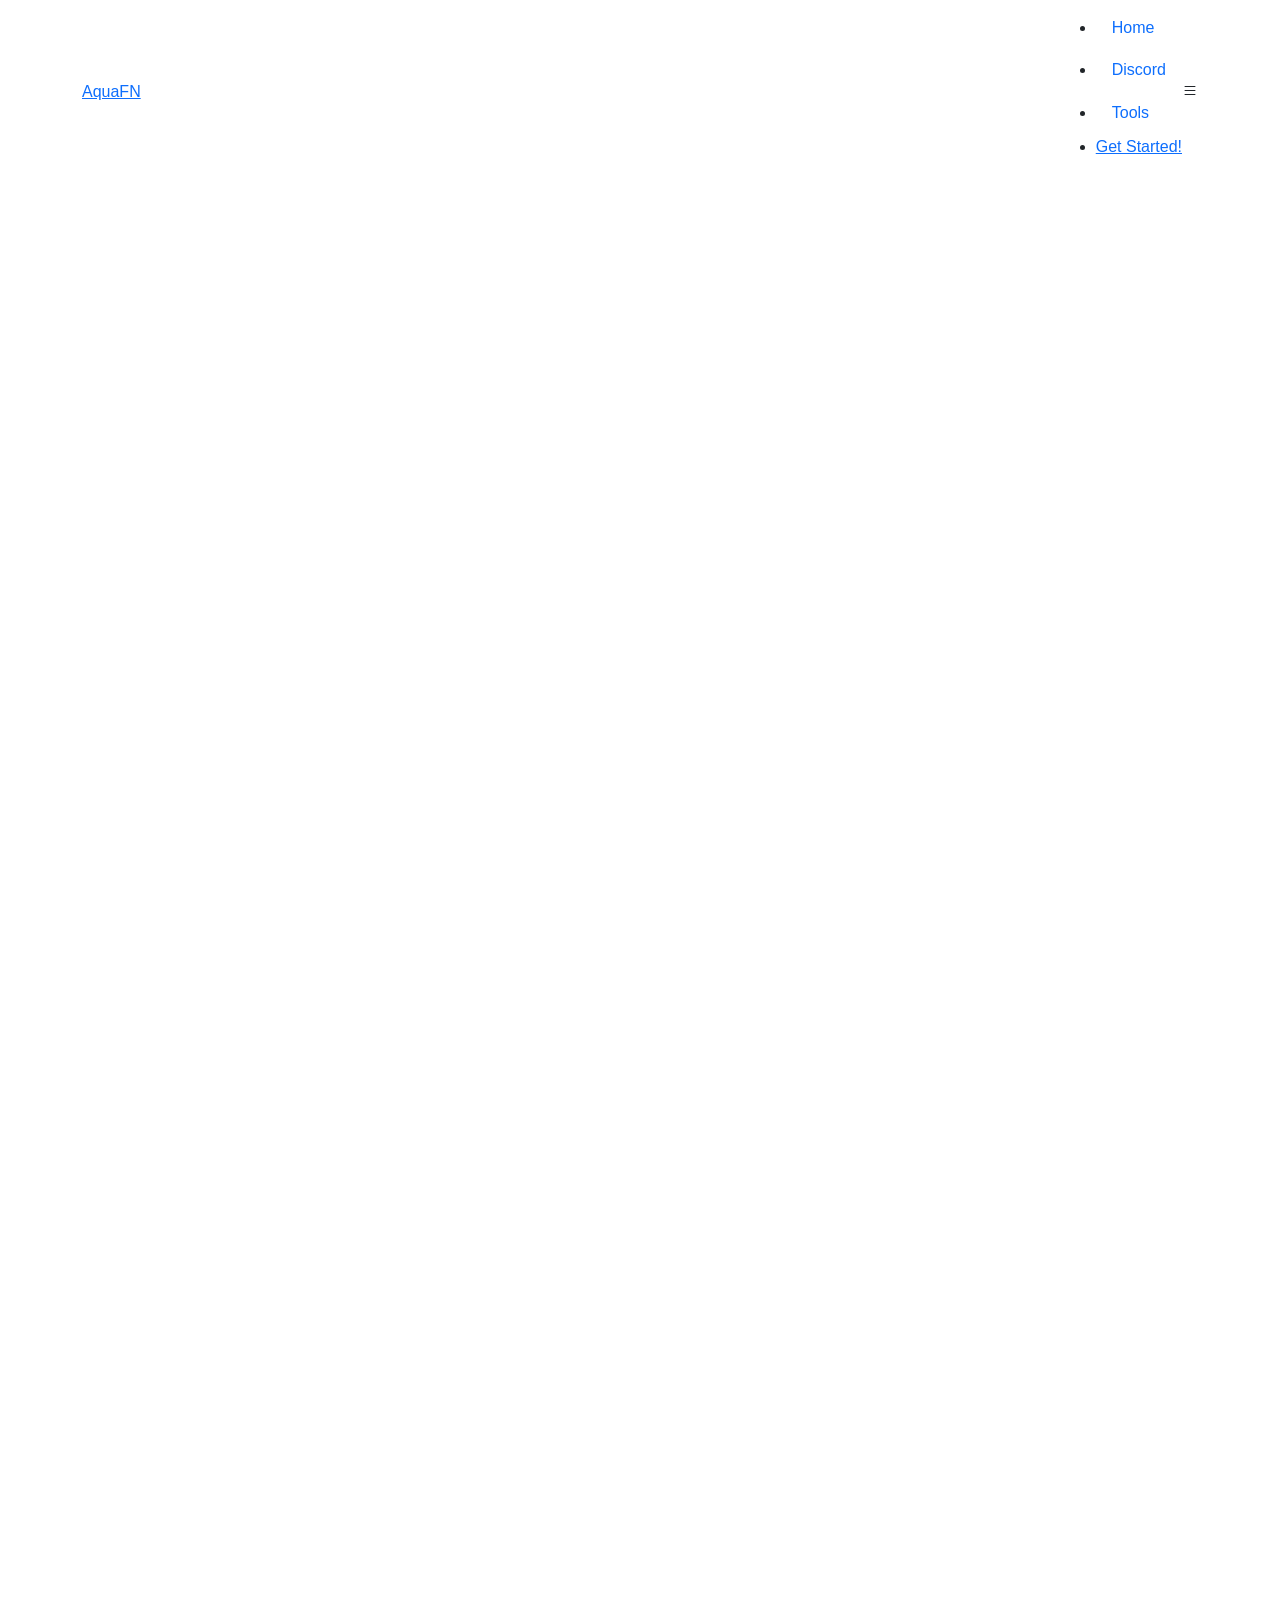
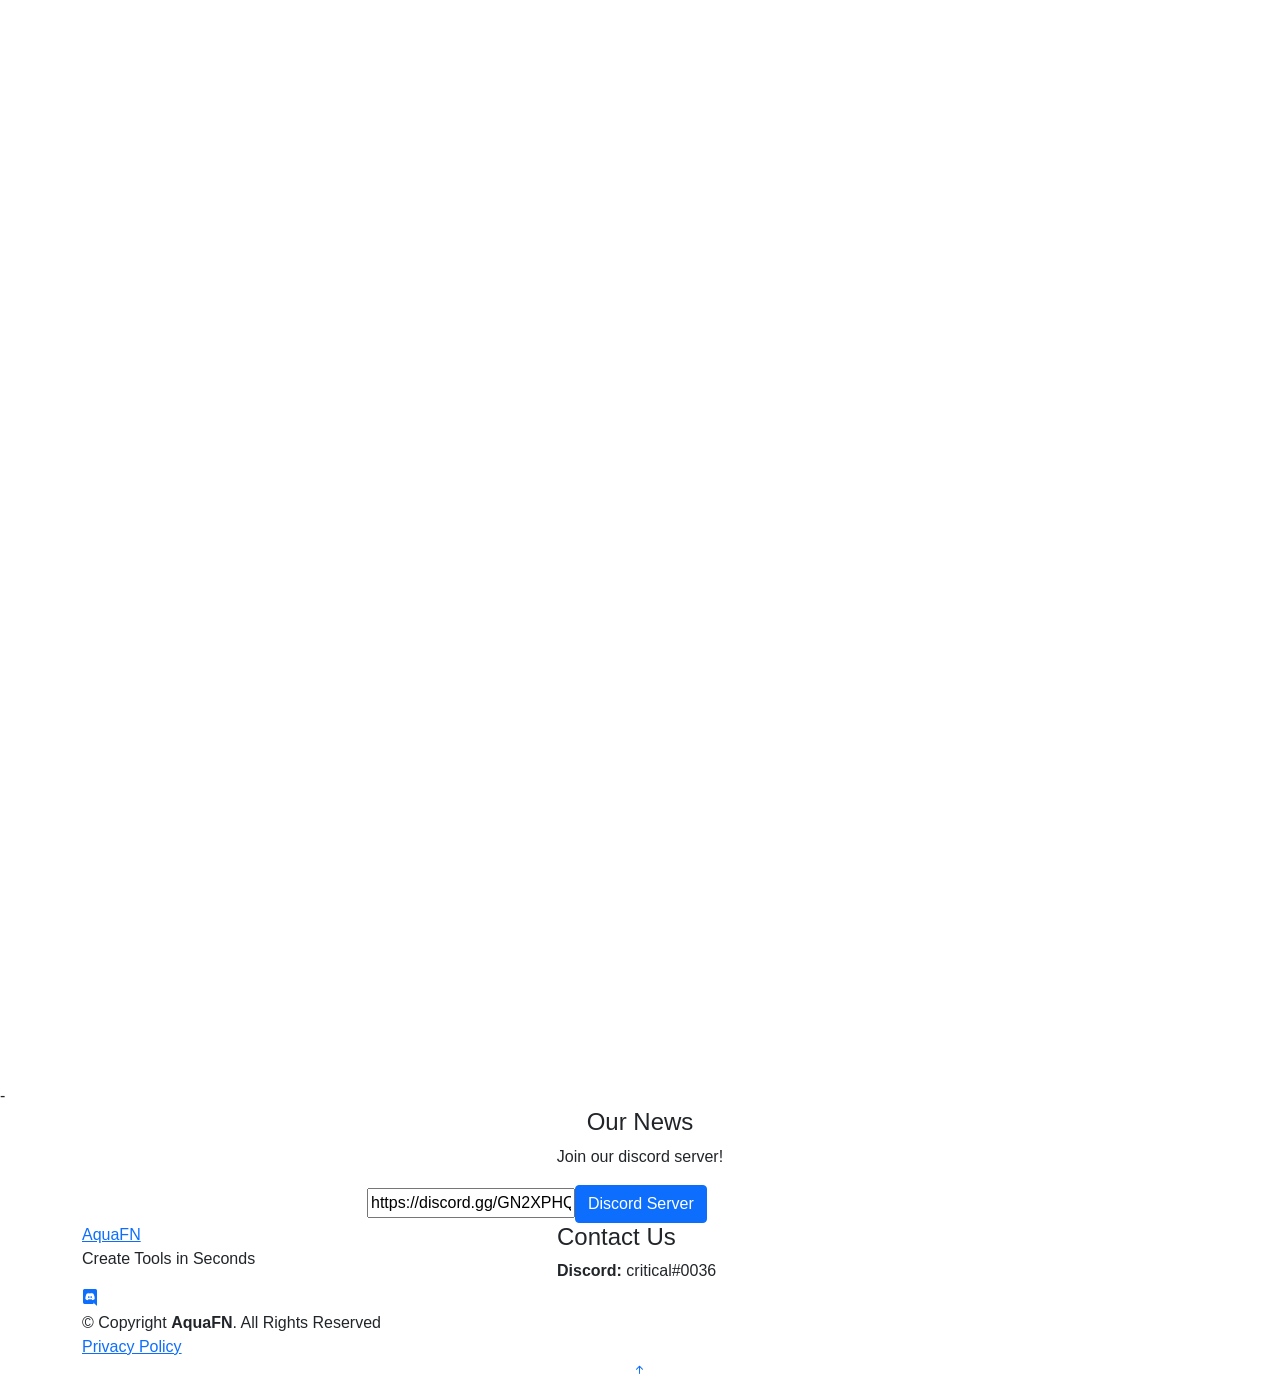
==== commit 06946330: "Update index.html" ====
--- a/index.html
+++ b/index.html
@@ -18,12 +18,12 @@
   <link href="https://fonts.googleapis.com/css?family=Open+Sans:300,300i,400,400i,600,600i,700,700i|Nunito:300,300i,400,400i,600,600i,700,700i|Poppins:300,300i,400,400i,500,500i,600,600i,700,700i" rel="stylesheet">
 
   <!-- Vendor CSS Files -->
-  <link href="assets/vendor/bootstrap/css/bootstrap.min.css" rel="stylesheet">
-  <link href="assets/vendor/bootstrap-icons/bootstrap-icons.css" rel="stylesheet">
-  <link href="assets/vendor/aos/aos.css" rel="stylesheet">
-  <link href="assets/vendor/remixicon/remixicon.css" rel="stylesheet">
-  <link href="assets/vendor/swiper/swiper-bundle.min.css" rel="stylesheet">
-  <link href="assets/vendor/glightbox/css/glightbox.min.css" rel="stylesheet">
+  <link href="vendor/bootstrap/css/bootstrap.min.css" rel="stylesheet">
+  <link href="vendor/bootstrap-icons/bootstrap-icons.css" rel="stylesheet">
+  <link href="vendor/aos/aos.css" rel="stylesheet">
+  <link href="vendor/remixicon/remixicon.css" rel="stylesheet">
+  <link href="vendor/swiper/swiper-bundle.min.css" rel="stylesheet">
+  <link href="vendor/glightbox/css/glightbox.min.css" rel="stylesheet">
 
   <!-- Template Main CSS File -->
   <link href="assets/css/style.css" rel="stylesheet">
@@ -626,7 +626,7 @@
   <script src="assets/vendor/glightbox/js/glightbox.min.js"></script>
 
   <!-- Template Main JS File -->
-  <script src="assets/js/main.js"></script>
+  <script src="js/main.js"></script>
 
 </body>
 
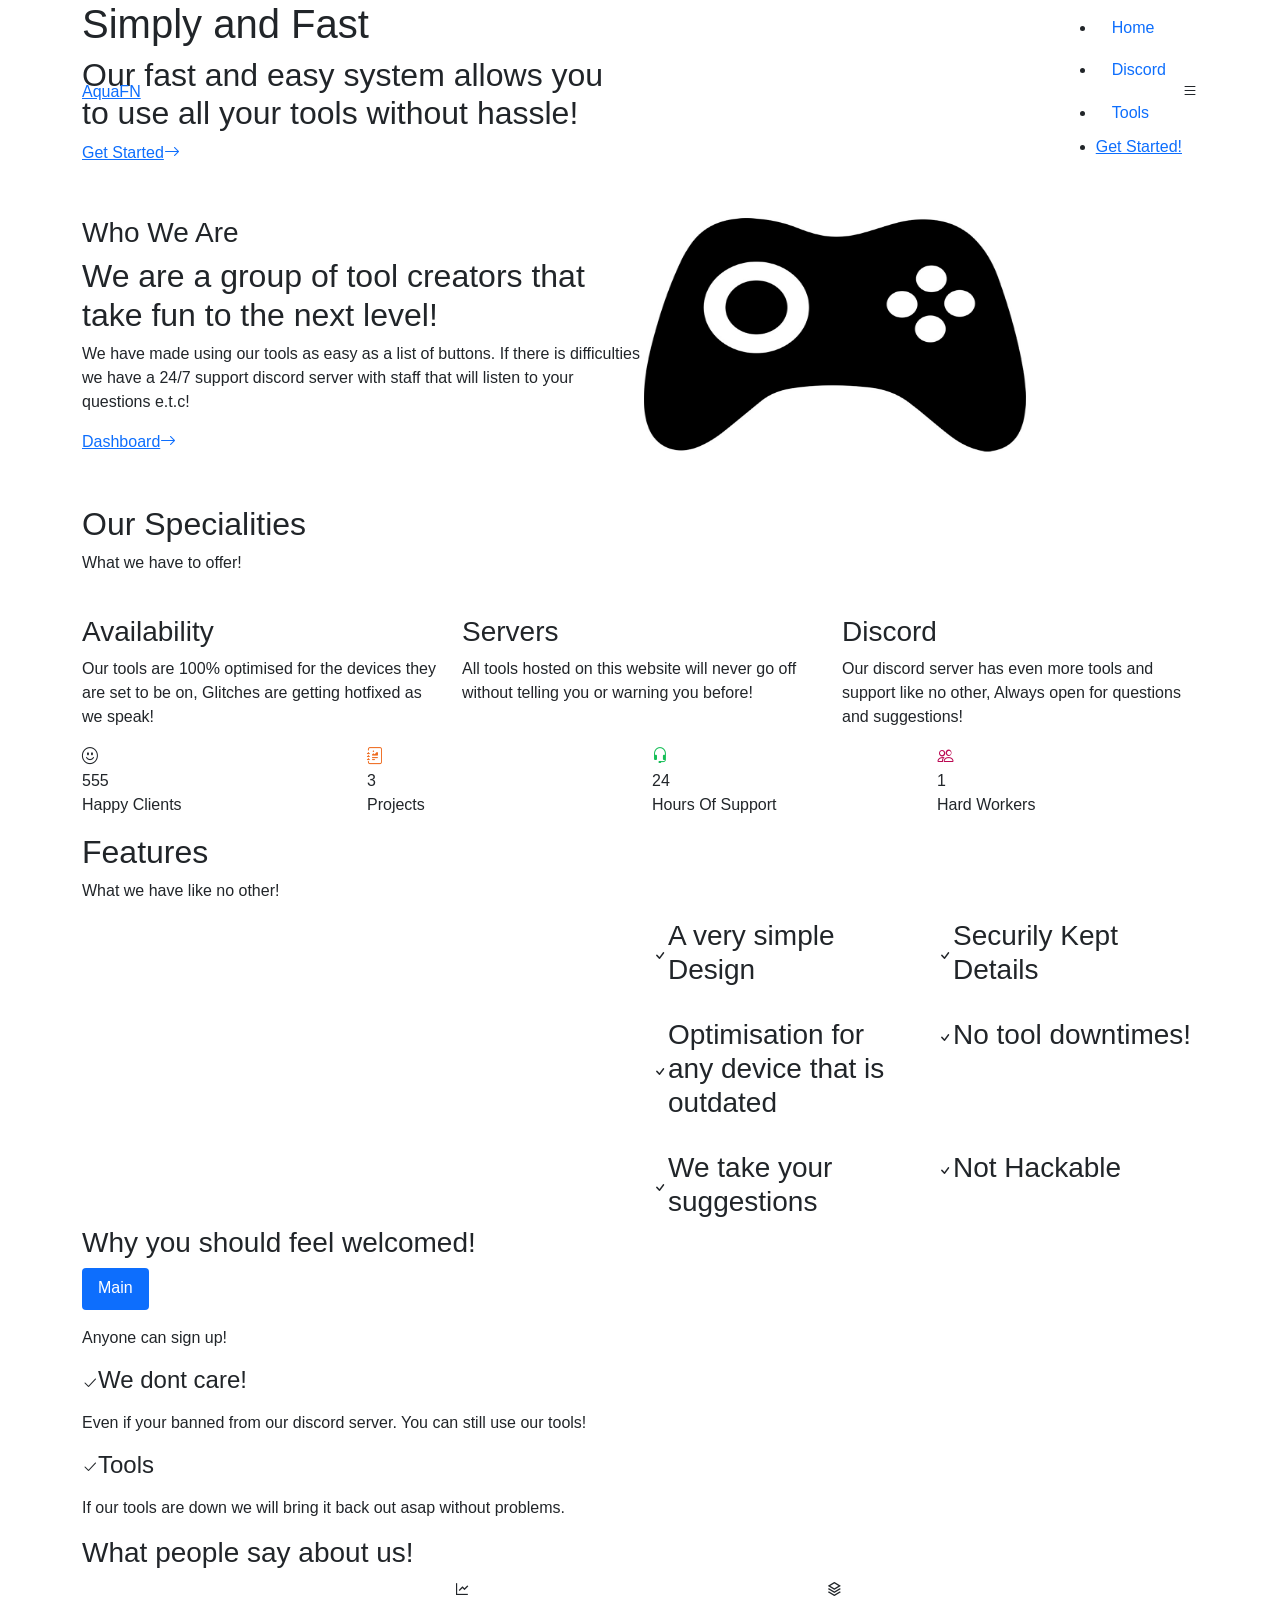
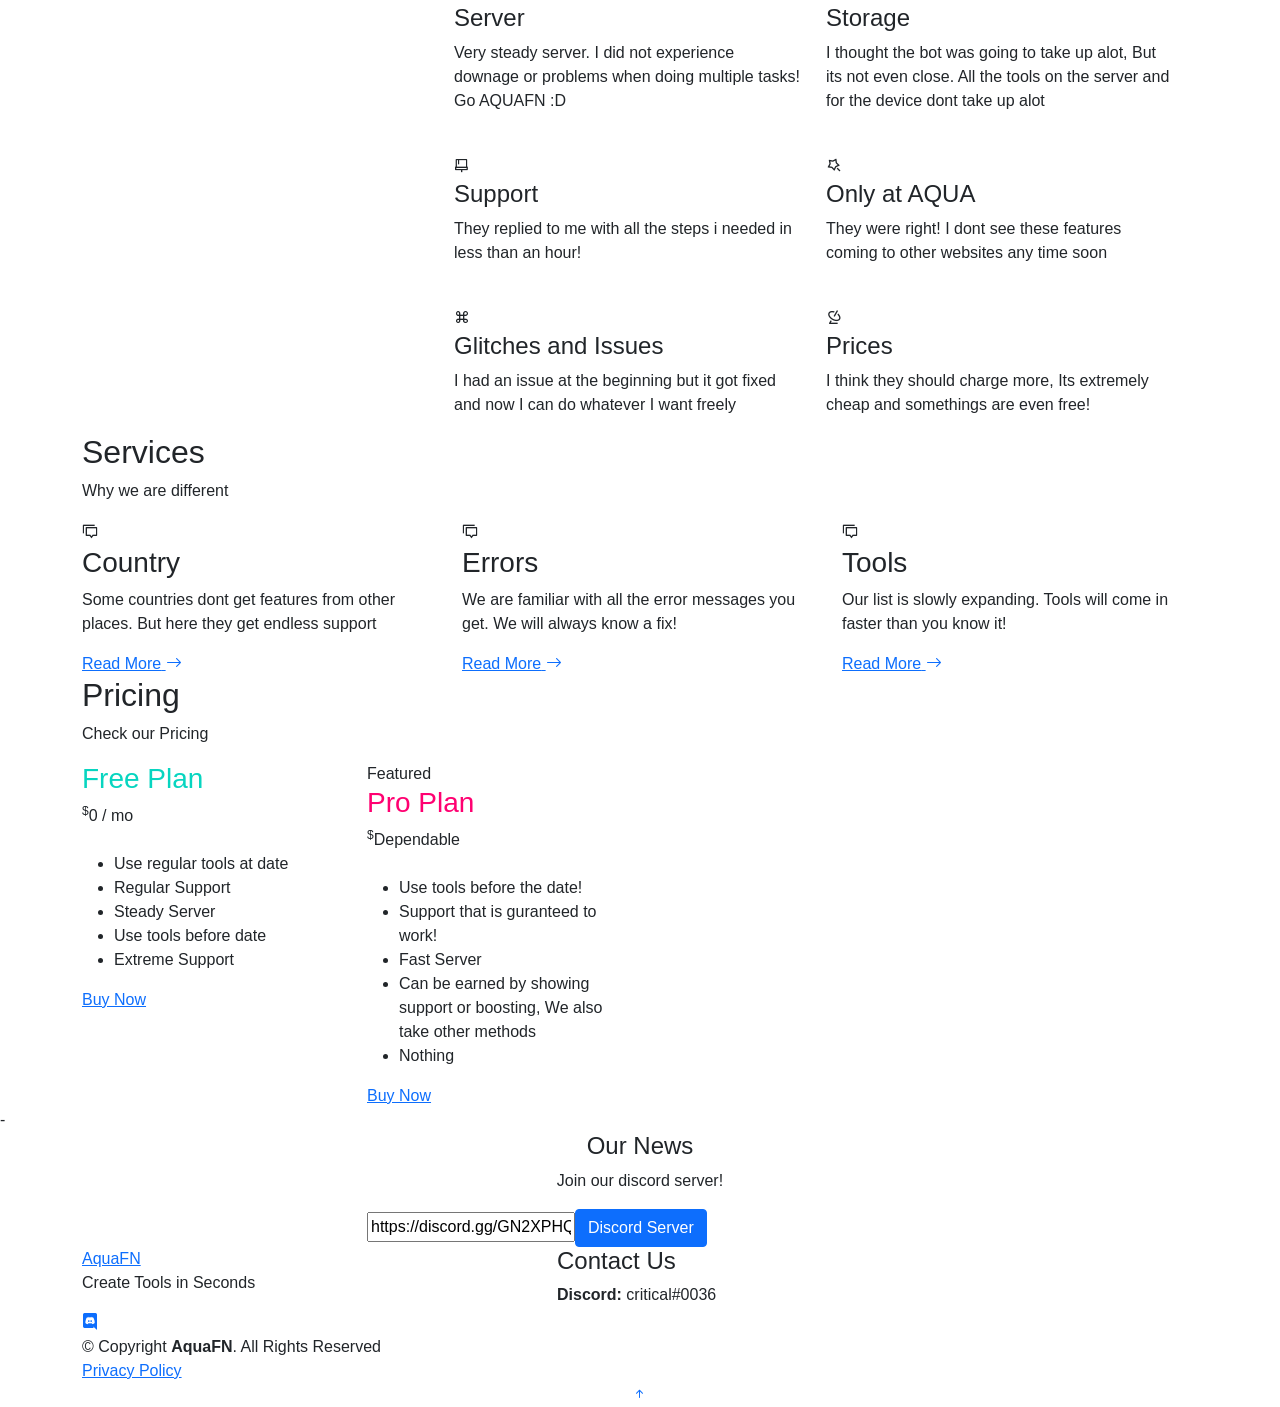
==== commit d80d4171: "Update index.html" ====
--- a/index.html
+++ b/index.html
@@ -617,13 +617,13 @@
   <a href="#" class="back-to-top d-flex align-items-center justify-content-center"><i class="bi bi-arrow-up-short"></i></a>
 
   <!-- Vendor JS Files -->
-  <script src="assets/vendor/bootstrap/js/bootstrap.bundle.js"></script>
-  <script src="assets/vendor/aos/aos.js"></script>
-  <script src="assets/vendor/php-email-form/validate.js"></script>
-  <script src="assets/vendor/swiper/swiper-bundle.min.js"></script>
-  <script src="assets/vendor/purecounter/purecounter.js"></script>
-  <script src="assets/vendor/isotope-layout/isotope.pkgd.min.js"></script>
-  <script src="assets/vendor/glightbox/js/glightbox.min.js"></script>
+  <script src="vendor/bootstrap/js/bootstrap.bundle.js"></script>
+  <script src="vendor/aos/aos.js"></script>
+  <script src="vendor/php-email-form/validate.js"></script>
+  <script src="vendor/swiper/swiper-bundle.min.js"></script>
+  <script src="vendor/purecounter/purecounter.js"></script>
+  <script src="vendor/isotope-layout/isotope.pkgd.min.js"></script>
+  <script src="vendor/glightbox/js/glightbox.min.js"></script>
 
   <!-- Template Main JS File -->
   <script src="js/main.js"></script>
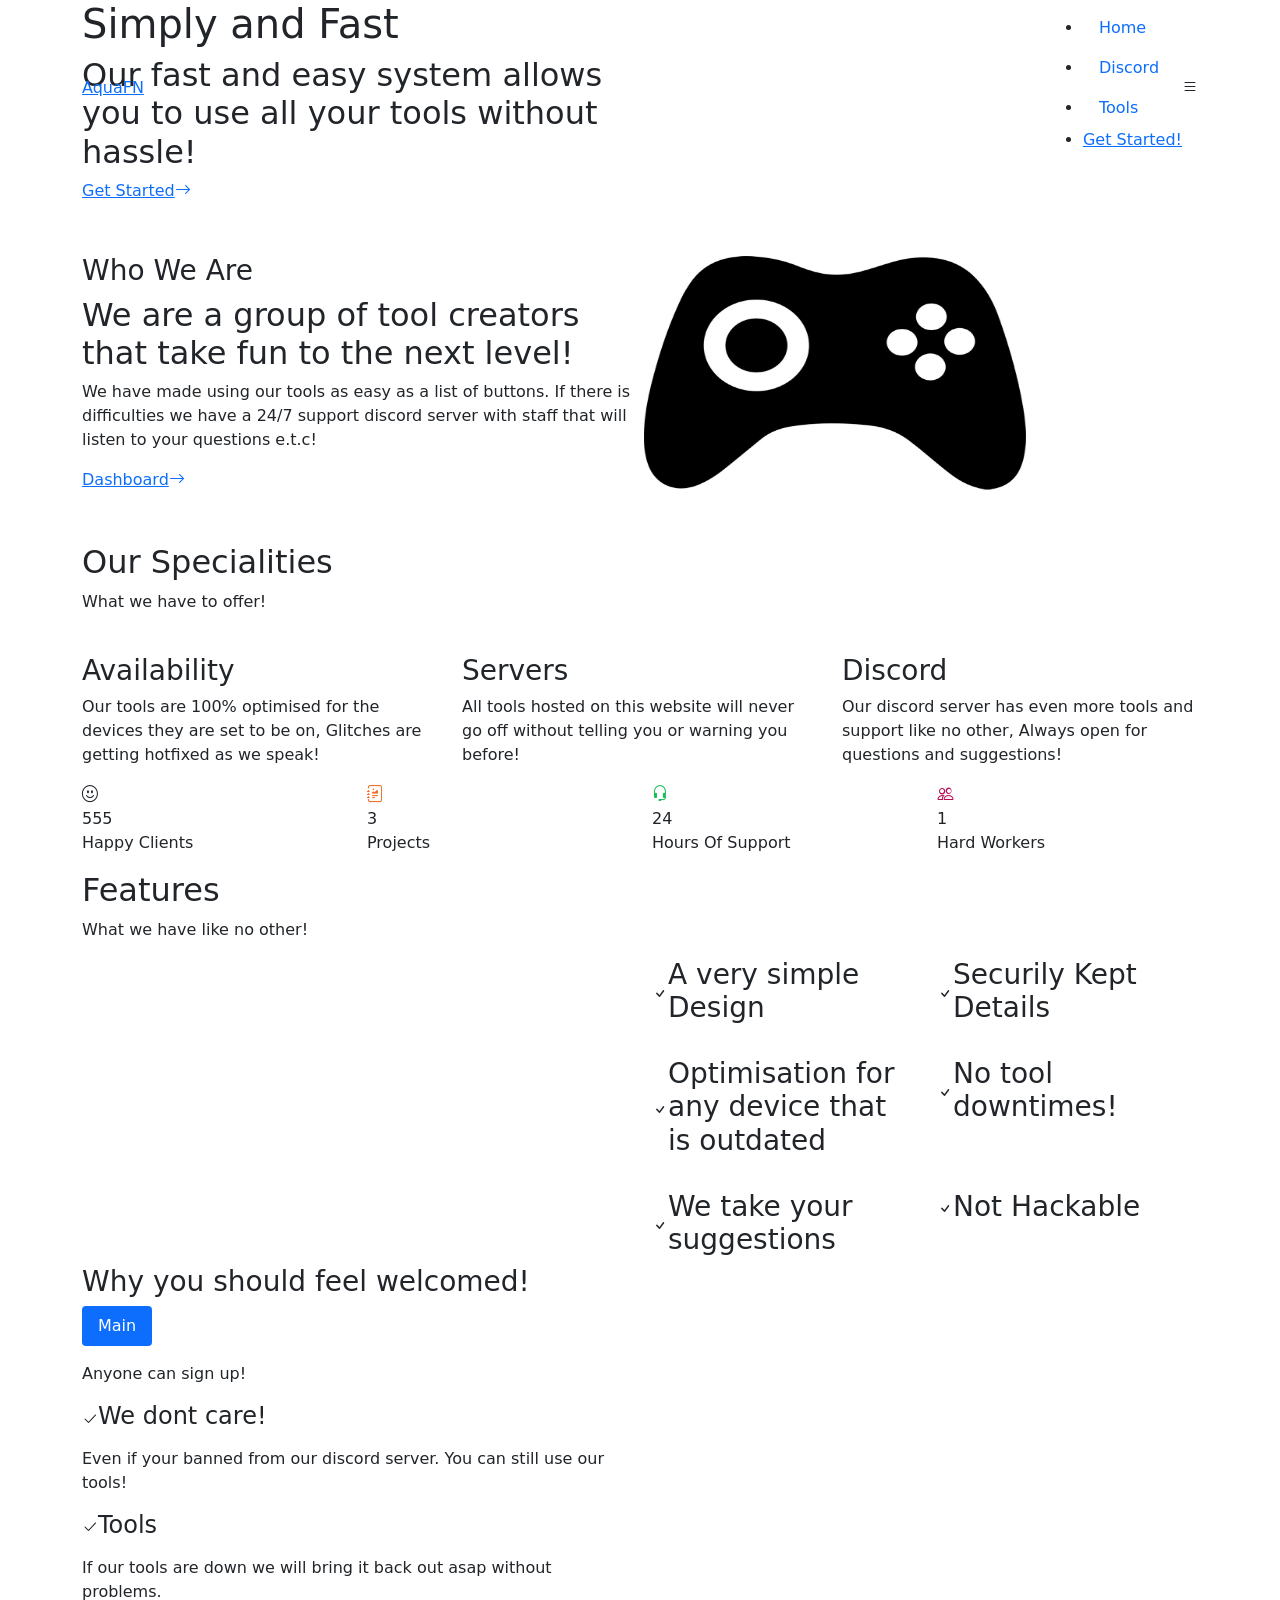
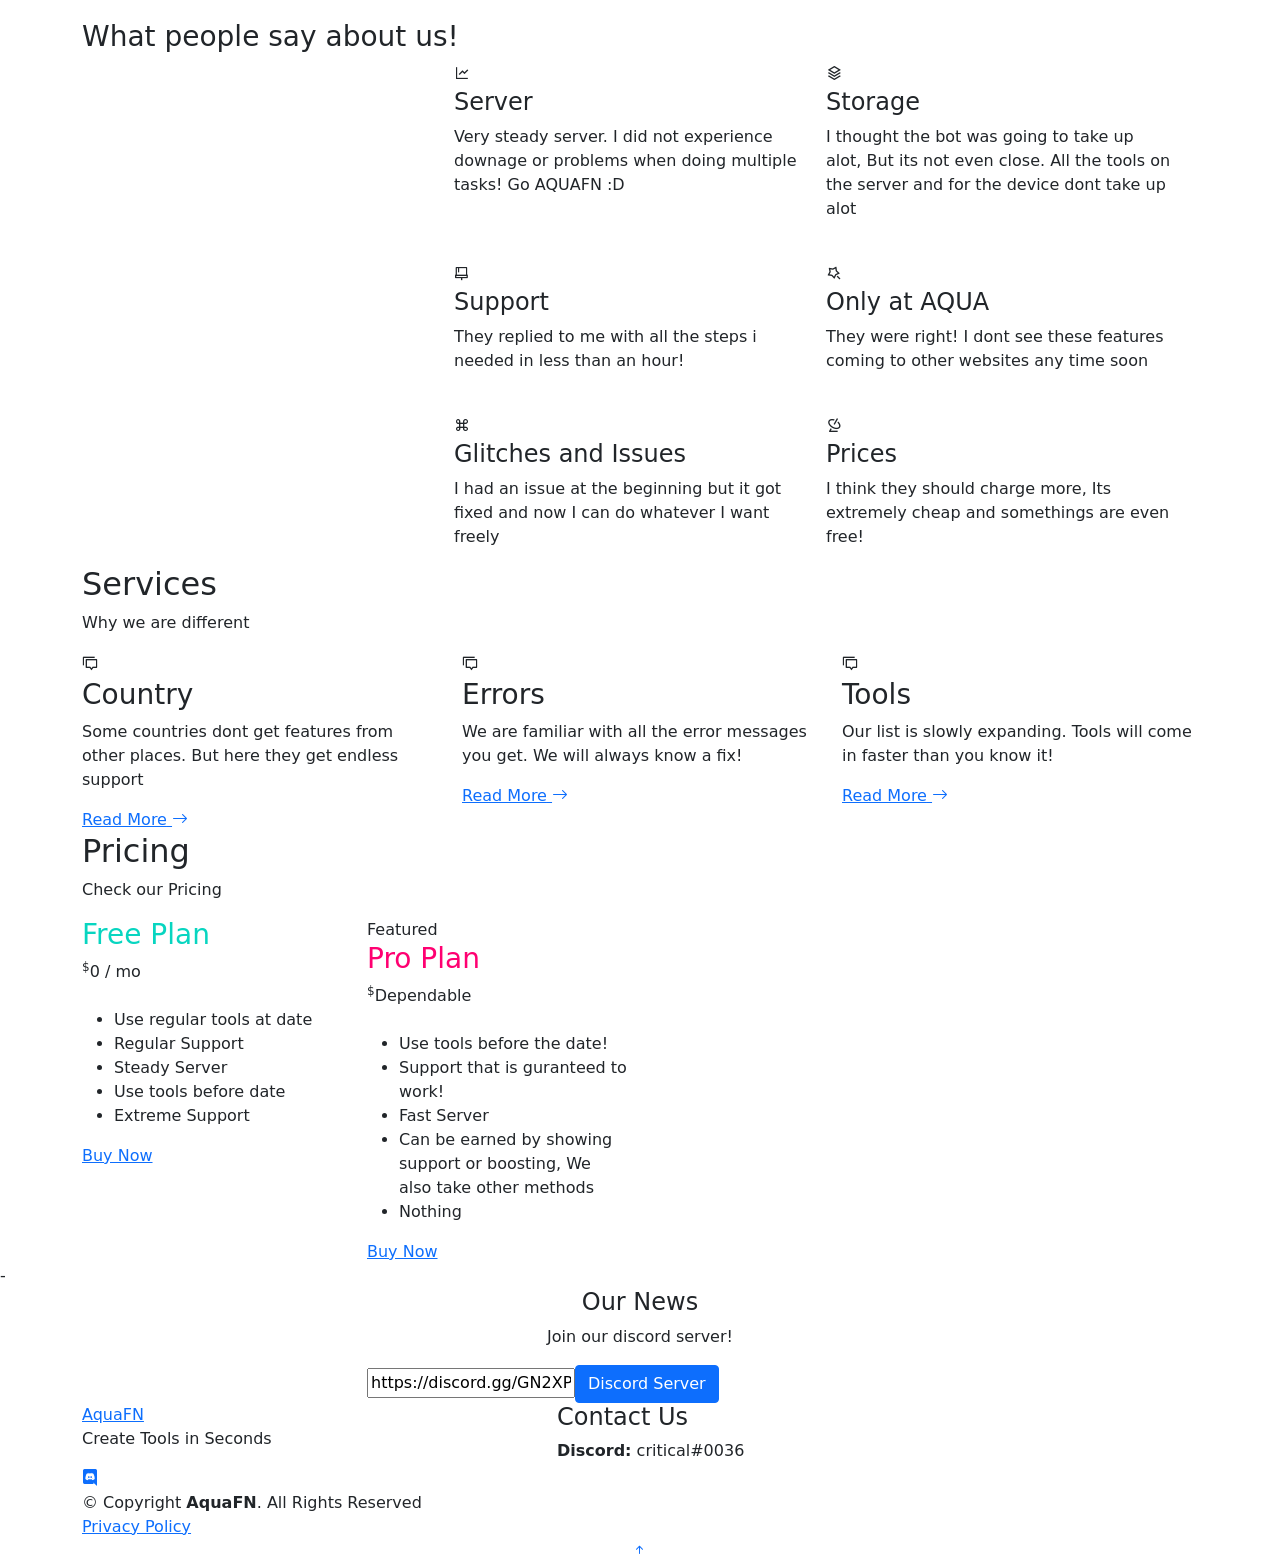
==== commit db2df8cd: "Update index.html" ====
--- a/index.html
+++ b/index.html
@@ -26,7 +26,7 @@
   <link href="vendor/glightbox/css/glightbox.min.css" rel="stylesheet">
 
   <!-- Template Main CSS File -->
-  <link href="assets/css/style.css" rel="stylesheet">
+  <link href="assets/style/style.css" rel="stylesheet">
 
 
 </head>
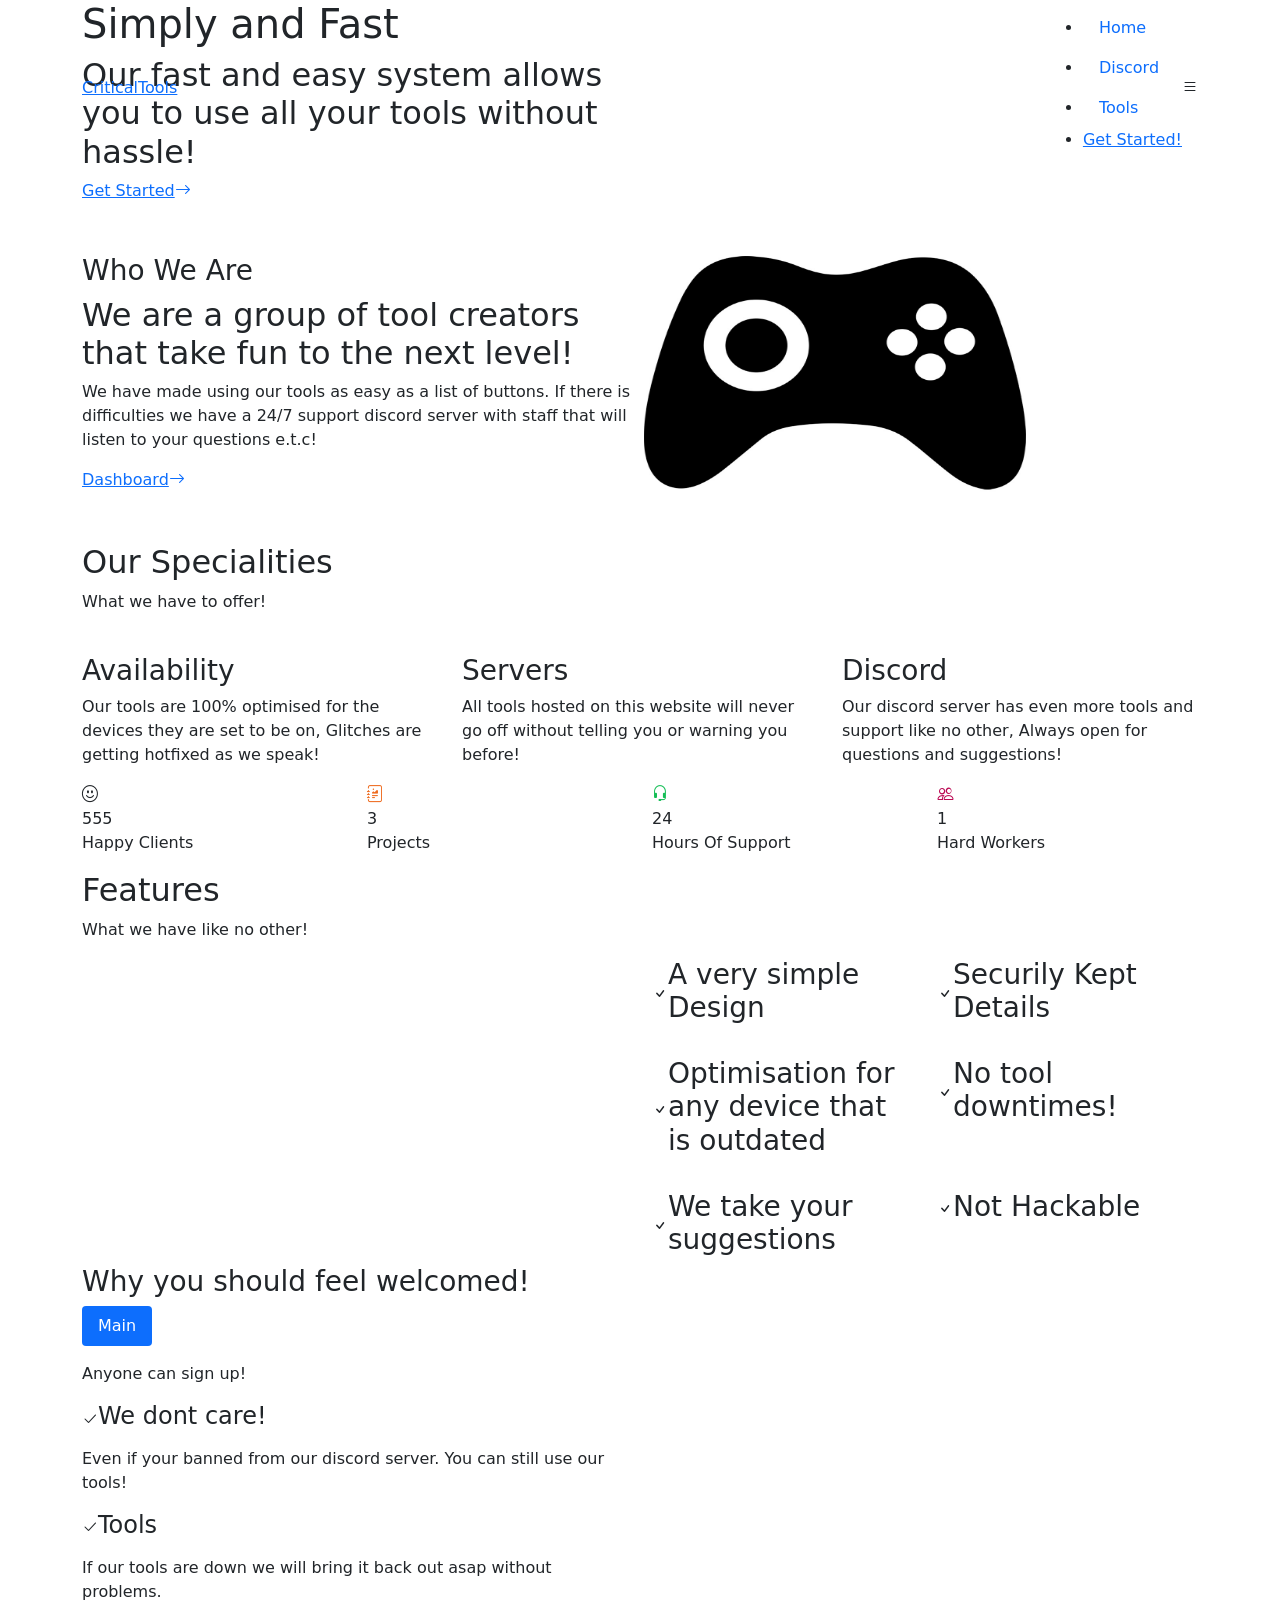
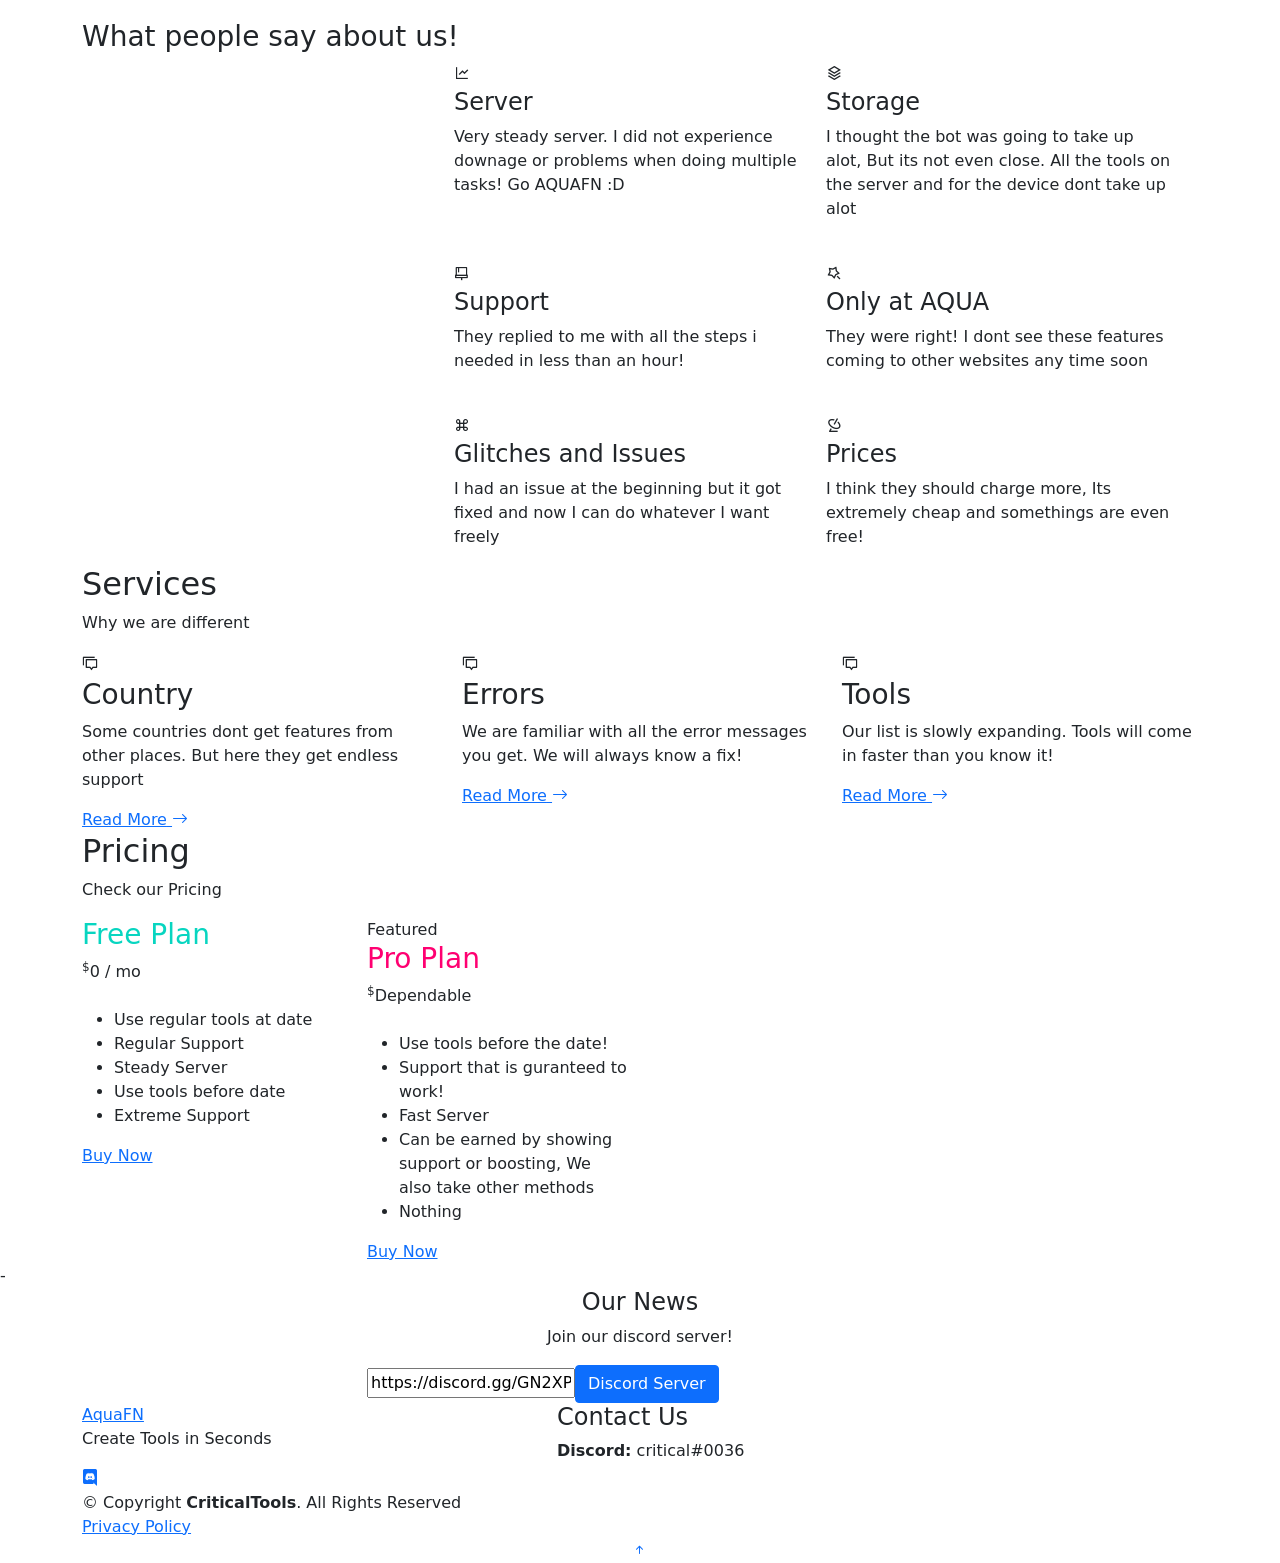
==== commit 9dd86f1a: "Update index.html" ====
--- a/index.html
+++ b/index.html
@@ -5,7 +5,7 @@
   <meta charset="utf-8">
   <meta content="width=device-width, initial-scale=1.0" name="viewport">
 
-  <title>Homepage - AquaFN</title>
+  <title>Homepage - CriticalTools</title>
   <meta content="" name="description">
 
   <meta content="" name="keywords">
@@ -39,7 +39,7 @@
 
       <a href="index.html" class="logo d-flex align-items-center">
         <img src="assets/img/logo.png" alt="">
-        <span>AquaFN</span>
+        <span>CriticalTools</span>
       </a>
 
       <nav id="navbar" class="navbar">
@@ -605,7 +605,7 @@
 
     <div class="container">
       <div class="copyright">
-        &copy; Copyright <strong><span>AquaFN</span></strong>. All Rights Reserved
+        &copy; Copyright <strong><span>CriticalTools</span></strong>. All Rights Reserved
       </div>
       <div class="credits">
         
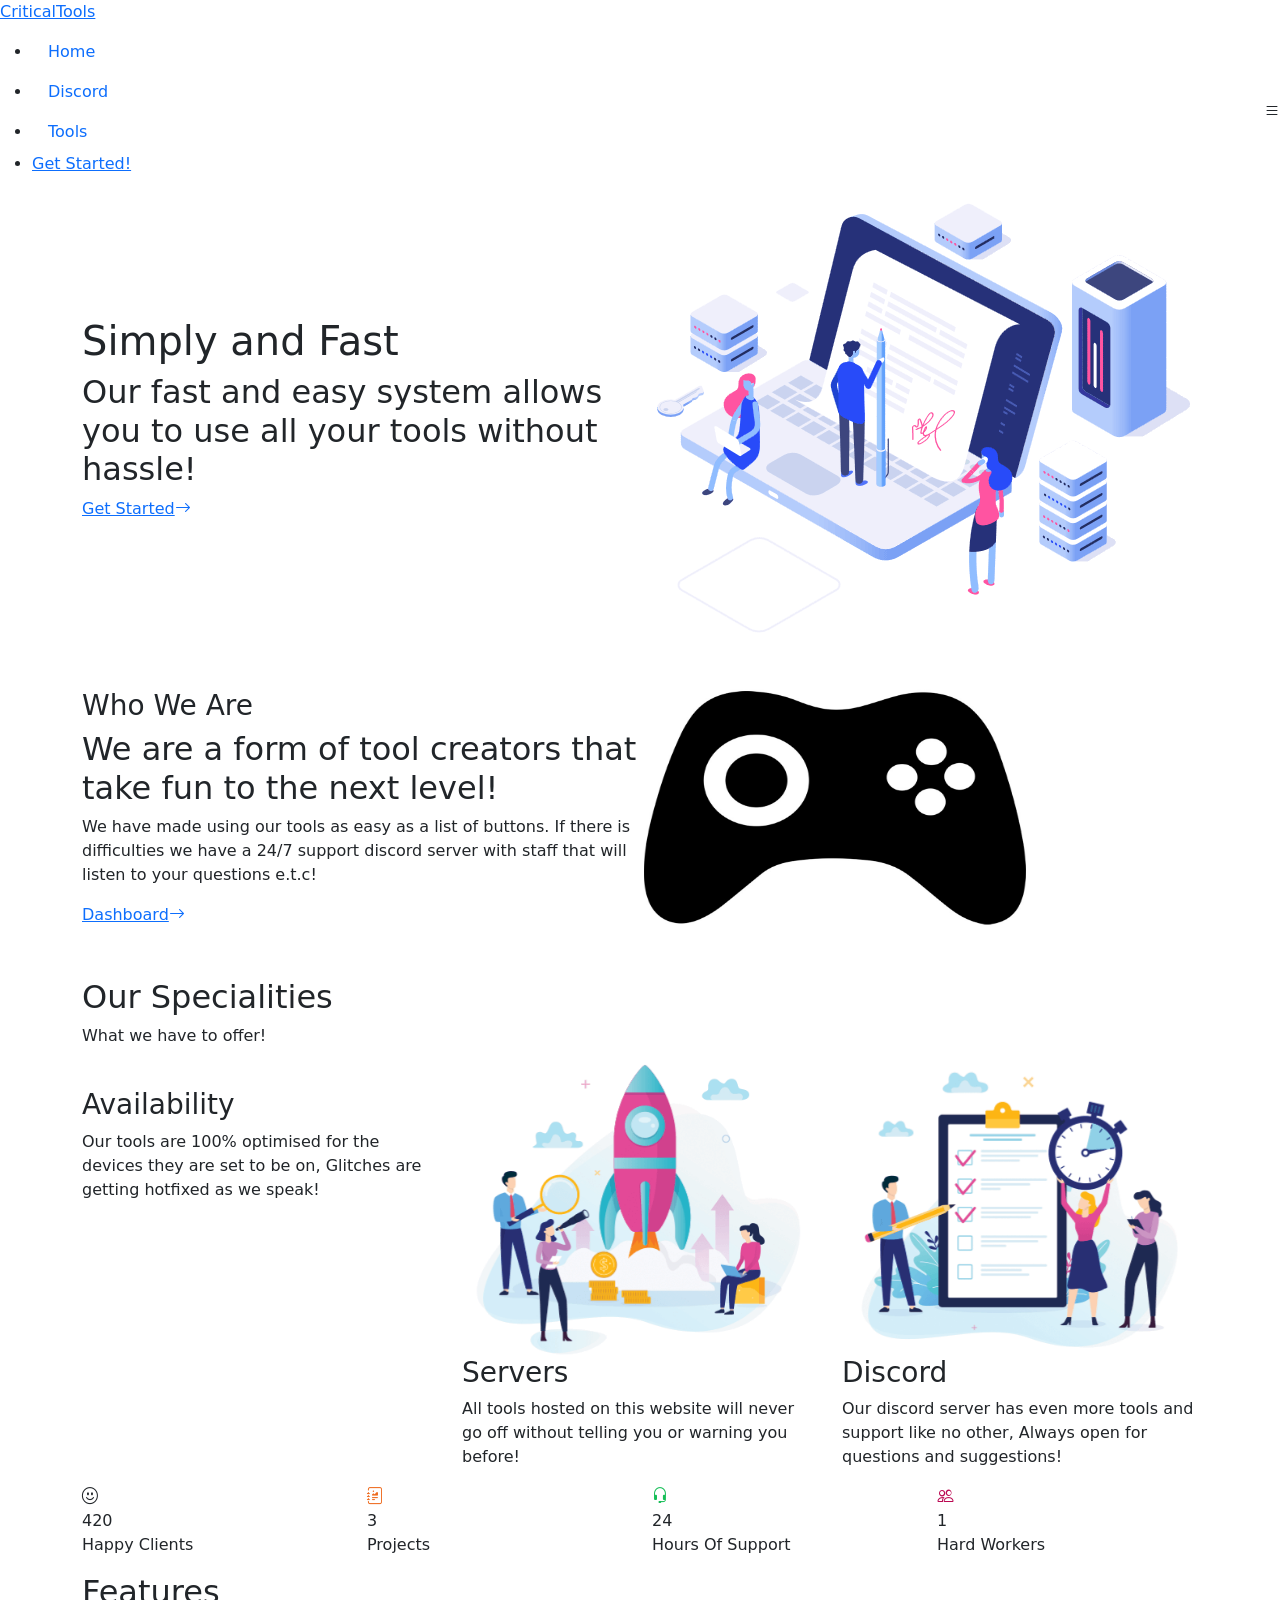
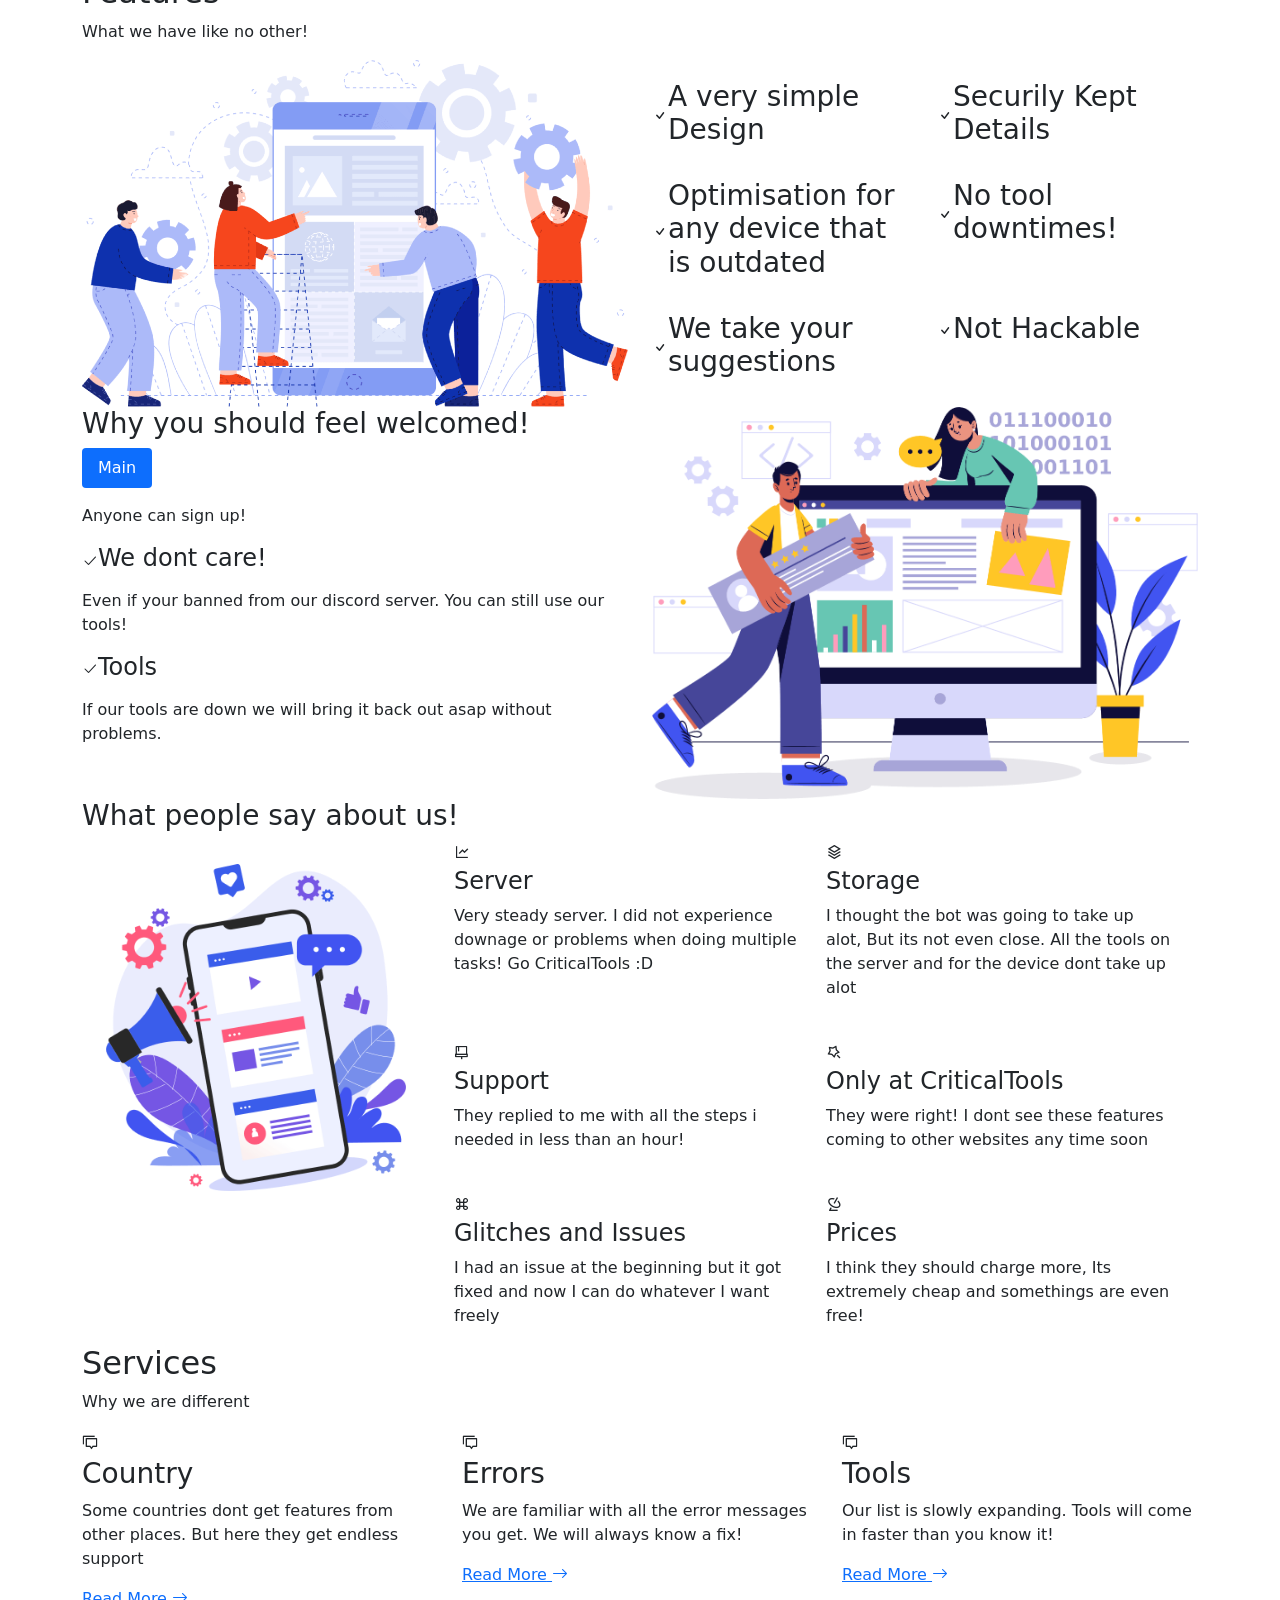
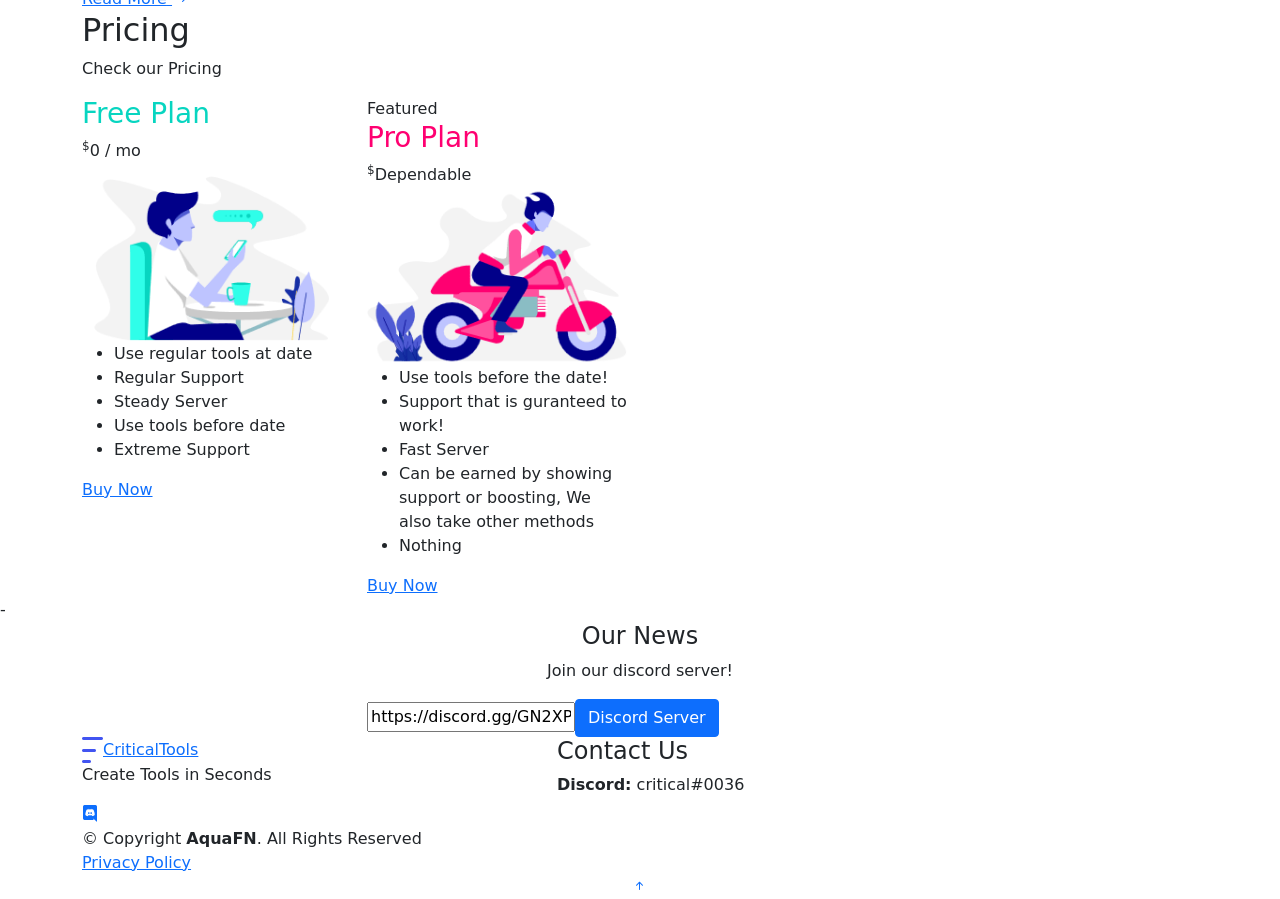
==== commit 76b47632: "Update index.html" ====
--- a/index.html
+++ b/index.html
@@ -34,9 +34,7 @@
 <body>
 
   <!-- ======= Header ======= -->
-  <header id="header" class="header fixed-top">
-    <div class="container-fluid container-xl d-flex align-items-center justify-content-between">
-
+ 
       <a href="index.html" class="logo d-flex align-items-center">
         <img src="assets/img/logo.png" alt="">
         <span>CriticalTools</span>
@@ -67,7 +65,7 @@
             </ul>
           </li>
           <li><a class="nav-link scrollto" href="#contact">Contact</a></li>-->
-          <li><a class="getstarted scrollto" href="dashboard.html">Get Started!</a></li>
+          <li><a class="getstarted scrollto" href="projects.html">Get Started!</a></li>
         </ul>
         <i class="bi bi-list mobile-nav-toggle"></i>
       </nav><!-- .navbar -->
@@ -93,7 +91,7 @@
           </div>
         </div>
         <div class="col-lg-6 hero-img" data-aos="zoom-out" data-aos-delay="200">
-          <img src="assets/img/hero-img.png" class="img-fluid" alt="">
+          <img src="img/hero-img.png" class="img-fluid" alt="">
         </div>
       </div>
     </div>
@@ -110,7 +108,7 @@
           <div class="col-lg-6 d-flex flex-column justify-content-center" data-aos="fade-up" data-aos-delay="200">
             <div class="content">
               <h3>Who We Are</h3>
-              <h2>We are a group of tool creators that take fun to the next level!</h2>
+              <h2>We are a form of tool creators that take fun to the next level!</h2>
               <p>
                We have made using our tools as easy as a list of buttons. If there is difficulties we have a 24/7 support discord server with staff that will listen to your questions e.t.c!
               </p>
@@ -154,7 +152,7 @@
 
           <div class="col-lg-4 mt-4 mt-lg-0">
             <div class="box" data-aos="fade-up" data-aos-delay="400">
-              <img src="assets/img/values-2.png" class="img-fluid" alt="">
+              <img src="img/values-2.png" class="img-fluid" alt="">
               <h3>Servers</h3>
               <p>All tools hosted on this website will never go off without telling you or warning you before!</p>
             </div>
@@ -162,7 +160,7 @@
 
           <div class="col-lg-4 mt-4 mt-lg-0">
             <div class="box" data-aos="fade-up" data-aos-delay="600">
-              <img src="assets/img/values-3.png" class="img-fluid" alt="">
+              <img src="img/values-3.png" class="img-fluid" alt="">
               <h3>Discord</h3>
               <p>Our discord server has even more tools and support like no other, Always open for questions and suggestions!</p>
             </div>
@@ -238,7 +236,7 @@
         <div class="row">
 
           <div class="col-lg-6">
-            <img src="assets/img/features.png" class="img-fluid" alt="">
+            <img src="img/features.png" class="img-fluid" alt="">
           </div>
 
           <div class="col-lg-6 mt-5 mt-lg-0 d-flex">
@@ -328,7 +326,7 @@
           </div>
 
           <div class="col-lg-6">
-            <img src="assets/img/features-2.png" class="img-fluid" alt="">
+            <img src="img/features-2.png" class="img-fluid" alt="">
           </div>
 
         </div><!-- End Feature Tabs -->
@@ -340,7 +338,7 @@
           <div class="row">
 
             <div class="col-xl-4 text-center" data-aos="fade-right" data-aos-delay="100">
-              <img src="assets/img/features-3.png" class="img-fluid p-4" alt="">
+              <img src="img/features-3.png" class="img-fluid p-4" alt="">
             </div>
 
             <div class="col-xl-8 d-flex content">
@@ -350,7 +348,7 @@
                   <i class="ri-line-chart-line"></i>
                   <div>
                     <h4>Server</h4>
-                    <p>Very steady server. I did not experience downage or problems when doing multiple tasks! Go AQUAFN :D
+                    <p>Very steady server. I did not experience downage or problems when doing multiple tasks! Go CriticalTools :D
                     </p>
                   </div>
                 </div>
@@ -374,7 +372,7 @@
                 <div class="col-md-6 icon-box" data-aos="fade-up" data-aos-delay="300">
                   <i class="ri-magic-line"></i>
                   <div>
-                    <h4>Only at AQUA</h4>
+                    <h4>Only at CriticalTools</h4>
                     <p>They were right! I dont see these features coming to other websites any time soon</p>
                   </div>
                 </div>
@@ -471,7 +469,7 @@
             <div class="box">
               <h3 style="color: #07d5c0;">Free Plan</h3>
               <div class="price"><sup>$</sup>0<span> / mo</span></div>
-              <img src="assets/img/pricing-free.png" class="img-fluid" alt="">
+              <img src="img/pricing-free.png" class="img-fluid" alt="">
               <ul>
                 <li>Use regular tools at date</li>
                 <li>Regular Support</li>
@@ -488,7 +486,7 @@
               <span class="featured">Featured</span>
               <h3 style="color: #ff0071;">Pro Plan</h3>
               <div class="price"><sup>$</sup>Dependable<span></span></div>
-              <img src="assets/img/pricing-ultimate.png" class="img-fluid" alt="">
+              <img src="img/pricing-ultimate.png" class="img-fluid" alt="">
               <ul>
                 <li>Use tools before the date!</li>
                 <li>Support that is guranteed to work!</li>
@@ -504,7 +502,7 @@
             <div class="box">
               <h3 style="color: #ff901c;">Business Plan</h3>
               <div class="price"><sup>$</sup>29<span> / mo</span></div>
-              <img src="assets/img/pricing-business.png" class="img-fluid" alt="">
+              <img src="img/pricing-business.png" class="img-fluid" alt="">
               <ul>
                 <li>Aida dere</li>
                 <li>Nec feugiat nisl</li>
@@ -520,7 +518,7 @@
             <div class="box">
               <h3 style="color: #ff0071;">Ultimate Plan</h3>
               <div class="price"><sup>$</sup>49<span> / mo</span></div>
-              <img src="assets/img/pricing-ultimate.png" class="img-fluid" alt="">
+              <img src="img/pricing-ultimate.png" class="img-fluid" alt="">
               <ul>
                 <li>Aida dere</li>
                 <li>Nec feugiat nisl</li>
@@ -579,8 +577,8 @@
         <div class="row gy-4">
           <div class="col-lg-5 col-md-12 footer-info">
             <a href="index.html" class="logo d-flex align-items-center">
-              <img src="assets/img/logo.png" alt="">
-              <span>AquaFN</span>
+              <img src="img/logo.png" alt="">
+              <span>CriticalTools</span>
             </a>
             <p>Create Tools in Seconds</p>
             <div class="social-links mt-3">
@@ -605,7 +603,7 @@
 
     <div class="container">
       <div class="copyright">
-        &copy; Copyright <strong><span>CriticalTools</span></strong>. All Rights Reserved
+        &copy; Copyright <strong><span>AquaFN</span></strong>. All Rights Reserved
       </div>
       <div class="credits">
         
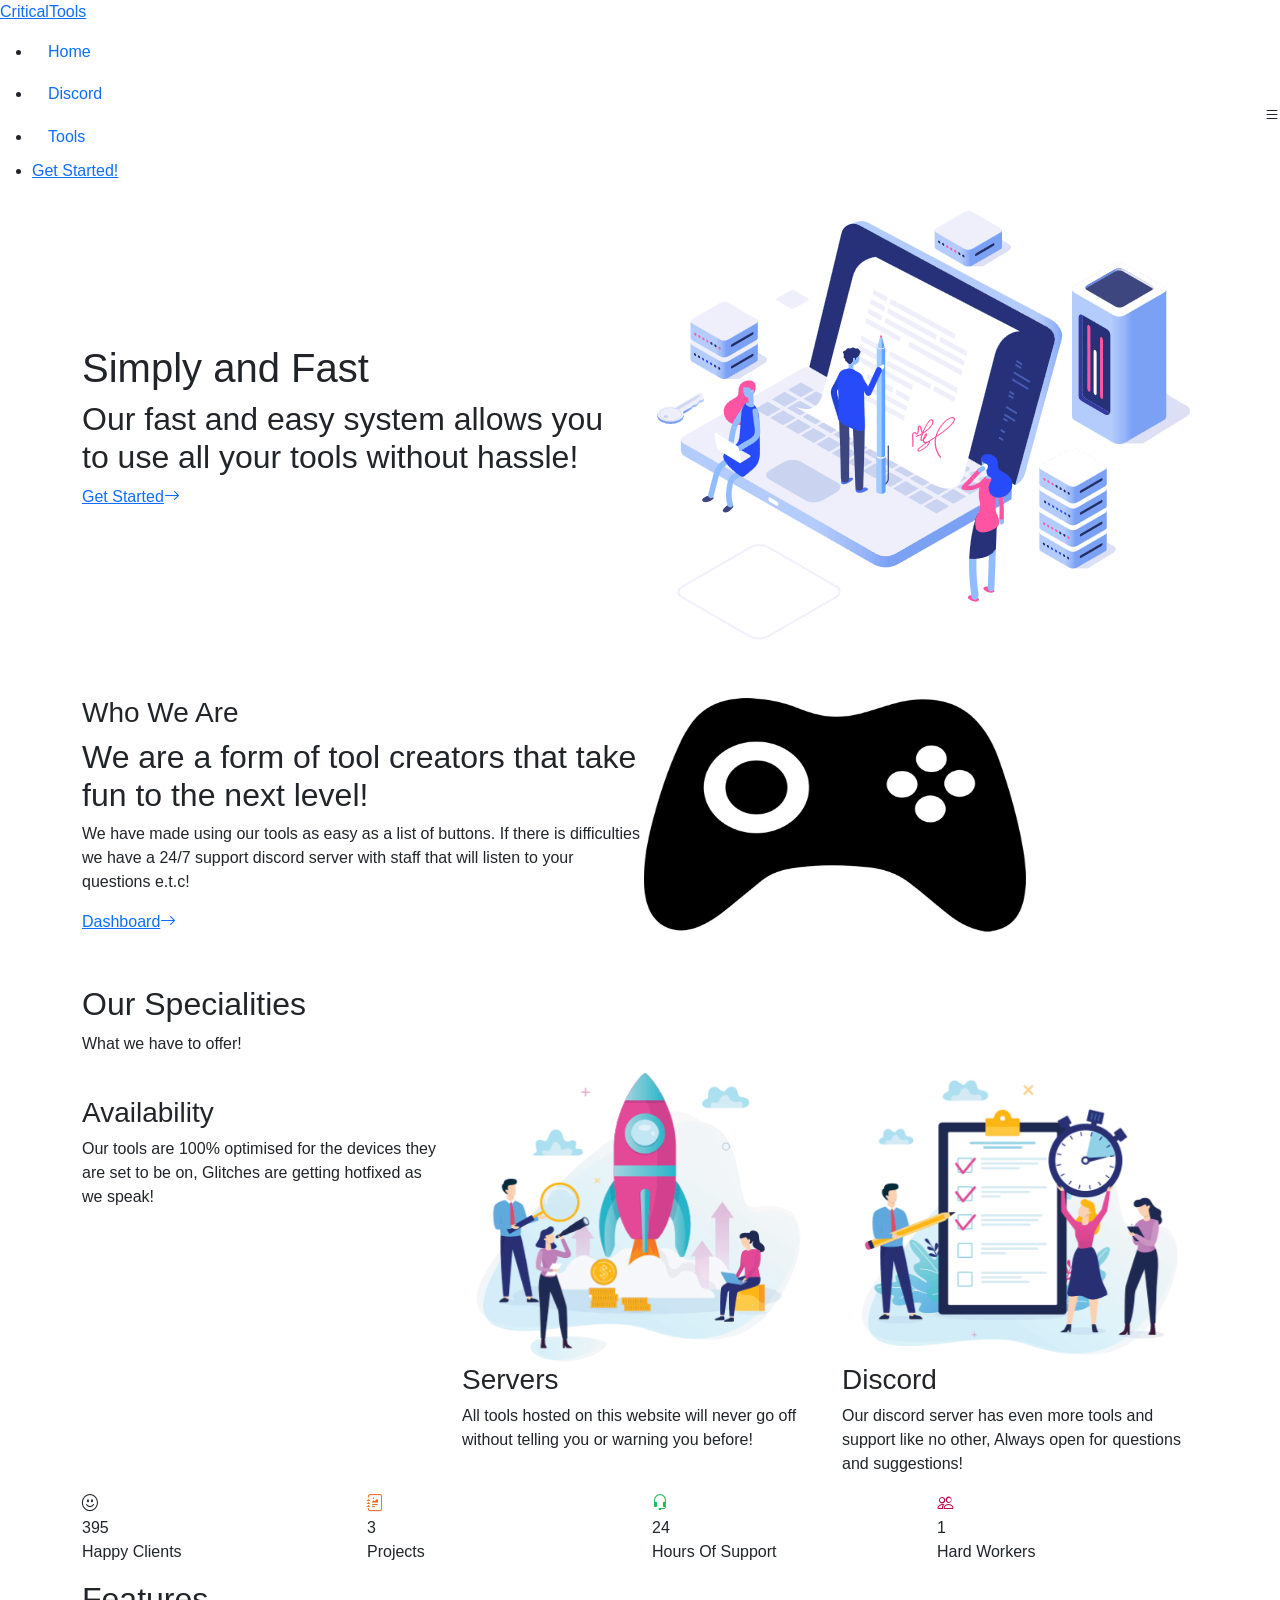
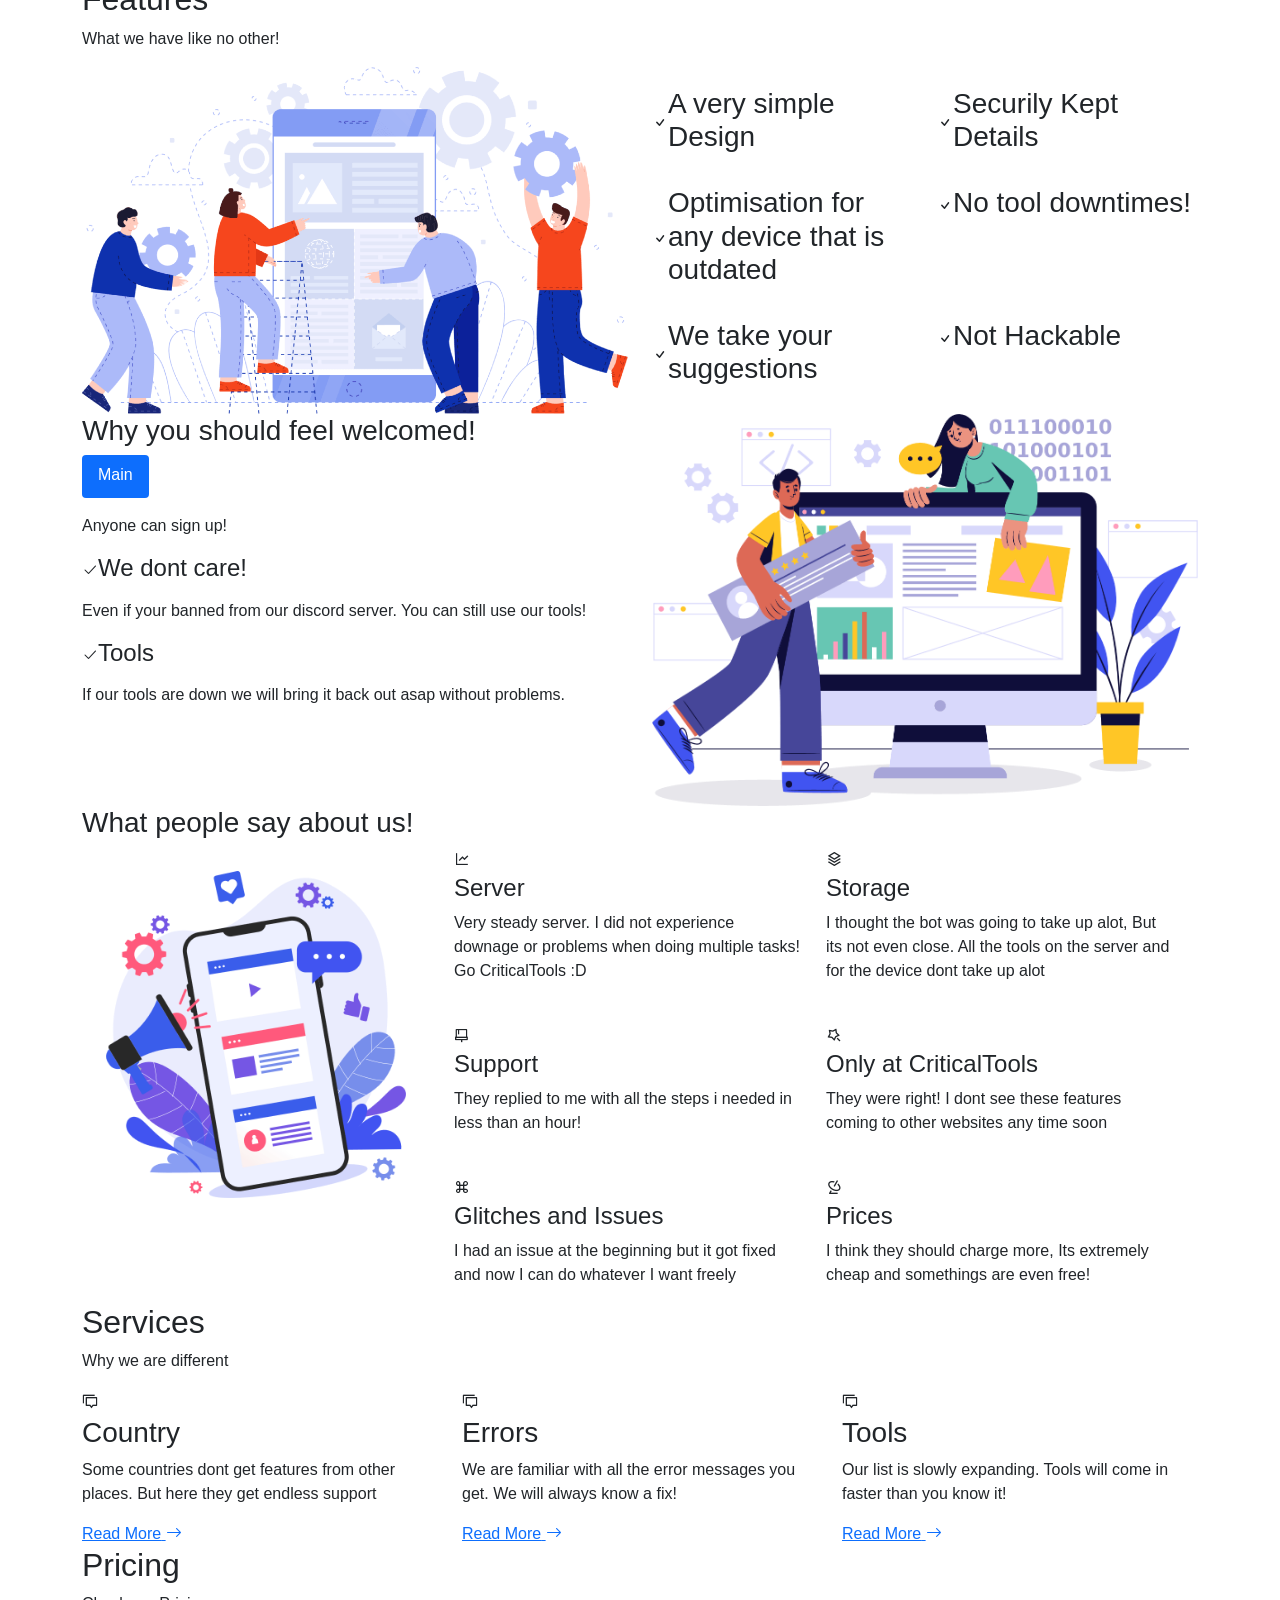
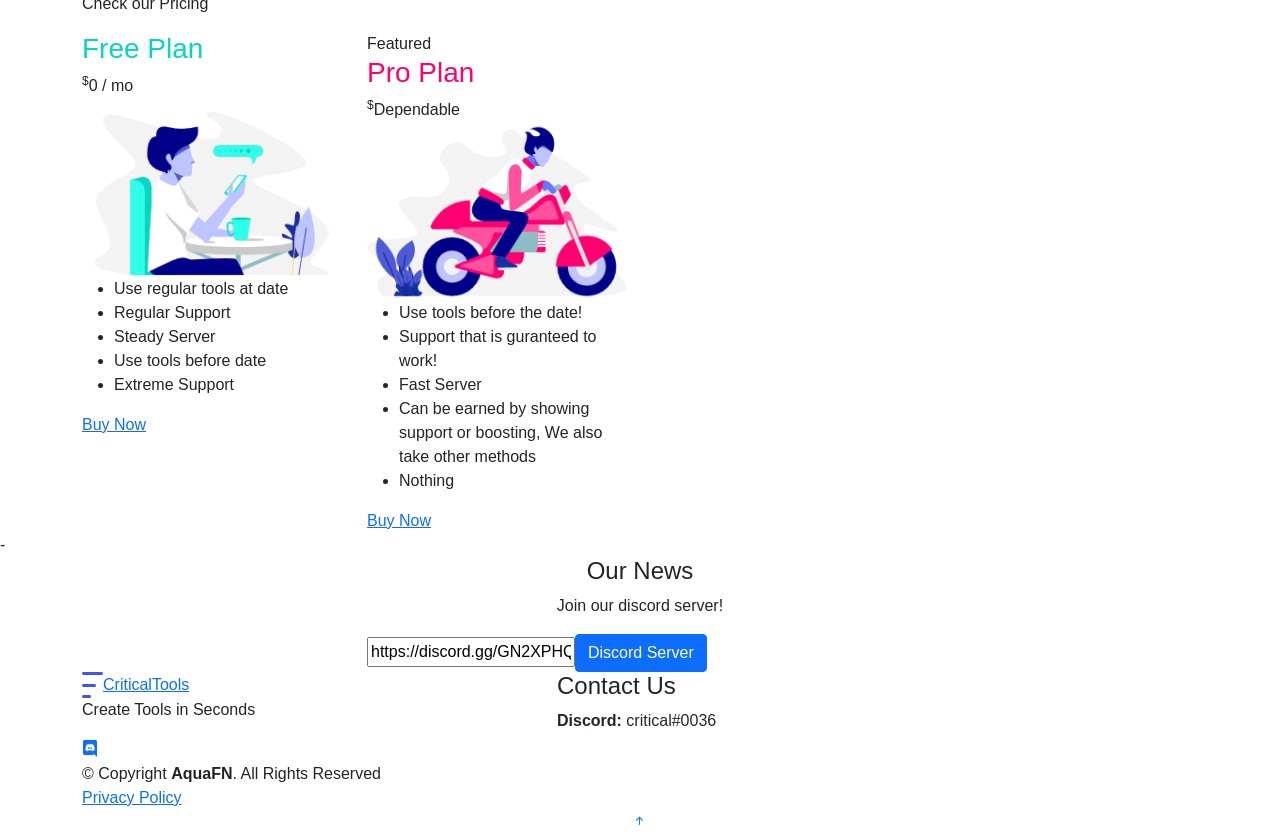
==== commit e7c6e955: "Update index.html" ====
--- a/index.html
+++ b/index.html
@@ -26,7 +26,7 @@
   <link href="vendor/glightbox/css/glightbox.min.css" rel="stylesheet">
 
   <!-- Template Main CSS File -->
-  <link href="assets/style/style.css" rel="stylesheet">
+  <link href="assets/css/style.css" rel="stylesheet">
 
 
 </head>
--- a/assets/css/style.css
+++ b/assets/css/style.css
@@ -0,0 +1 @@
+@import url("https://fonts.googleapis.com/css?family=Poppins");.cls-1{fill:#ffc541}.cls-2{fill:#4e4066}.cls-3{fill:#6f5b92}.cls-4{fill:#f78d5e}.cls-5{fill:#fa976c}.cls-6{fill:#b65c32;opacity:0.6}.cls-7{fill:#b65c32;opacity:0.4}.cls-8{fill:#b65c32}.cls-9{fill:#f4b73b}.cls-10{opacity:0.6}.cls-11{fill:#f9c358}.cls-12{fill:#9b462c}.cls-13{fill:#aa512e}.cls-14{fill:#7d6aa5}.wheel{animation:wheel-rotate 6s ease infinite;transform-origin:center;transform-box:fill-box}@keyframes wheel-rotate{50%{transform:rotate(360deg);animation-timing-function:cubic-bezier(0.55, 0.085, 0.68, 0.53)}100%{transform:rotate(960deg)}}.clock-hand-1{animation:clock-rotate 3s linear infinite;transform-origin:bottom;transform-box:fill-box}.clock-hand-2{animation:clock-rotate 6s linear infinite;transform-origin:bottom;transform-box:fill-box}@keyframes clock-rotate{100%{transform:rotate(360deg)}}#box-top{animation:box-top-anim 2s linear infinite;transform-origin:right top;transform-box:fill-box}@keyframes box-top-anim{50%{transform:rotate(-5deg)}}#umbrella{animation:umbrella-anim 6s linear infinite;transform-origin:center;transform-box:fill-box}@keyframes umbrella-anim{25%{transform:translateY(10px) rotate(5deg)}75%{transform:rotate(-5deg)}}#cup{animation:cup-rotate 3s cubic-bezier(0.455, 0.03, 0.515, 0.955) infinite;transform-origin:top left;transform-box:fill-box}@keyframes cup-rotate{50%{transform:rotate(-5deg)}}#pillow{animation:pillow-anim 3s linear infinite;transform-origin:center;transform-box:fill-box}@keyframes pillow-anim{25%{transform:rotate(10deg) translateY(5px)}75%{transform:rotate(-10deg)}}#stripe{animation:stripe-anim 3s linear infinite;transform-origin:center;transform-box:fill-box}@keyframes stripe-anim{25%{transform:translate(10px, 0) rotate(-10deg)}75%{transform:translateX(10px)}}#bike{animation:bike-anim 6s ease infinite}@keyframes bike-anim{0%{transform:translateX(-1300px)}50%{transform:translateX(0);animation-timing-function:cubic-bezier(0.47, 0, 0.745, 0.715)}100%{transform:translateX(1300px)}}#rucksack{animation:ruck-anim 3s linear infinite;transform-origin:top;transform-box:fill-box}@keyframes ruck-anim{50%{transform:rotate(5deg)}}.circle{animation:circle-anim ease infinite;transform-origin:center;transform-box:fill-box;perspective:0px}.circle.c1{animation-duration:2s}.circle.c2{animation-duration:3s}.circle.c3{animation-duration:1s}.circle.c4{animation-duration:1s}.circle.c5{animation-duration:2s}.circle.c6{animation-duration:3s}@keyframes circle-anim{50%{transform:scale(0.2) rotateX(360deg) rotateY(360deg)}}.four,#ou{animation:four-anim cubic-bezier(0.39, 0.575, 0.565, 1) infinite}.four.a{transform-origin:bottom left;animation-duration:3s;transform-box:fill-box}.four.b{transform-origin:bottom right;animation-duration:3s;transform-box:fill-box}#ou{animation-duration:6s;transform-origin:center;transform-box:fill-box}@keyframes four-anim{50%{transform:scale(0.98)}}html{padding-left:calc(100vw - 100%)}body{font-family:"Poppins", sans-serif}.badge{font-weight:500}.bg-light,.bg-light *,.badge-light,.badge-light *{color:#343a40 !important}.bg-dark,.bg-dark *,.badge-dark,.badge-dark *{color:rgba(255,255,255,0.9) !important}.search-box{box-shadow:none !important}.post.card{border-radius:15px;text-decoration:none !important;padding:15px;height:100%}.post.card .card-footer{font-size:14px;margin:0 -15px -15px -15px;padding:15px 35px}.post .post-metadata{font-size:14px;margin-top:-6px}.post .tag:hover{background-color:#007bff;color:white !important}.post footer{font-size:10px;color:#6c757d;text-decoration:underline;text-decoration-color:yellow;text-align:right;margin-top:4em;margin-right:2em}.post h1,.post h2{margin-top:32px}.post hr{background:#6c757d}.post img:not(.emoji){display:block;max-width:100%;height:auto;margin:1rem auto}.post .video{position:relative;padding-bottom:56.25%;margin-bottom:1rem;width:100%}.post .video iframe{position:absolute;height:100%;width:100%}.post a:not(.btn):not([class^="carousel-"]):not([class^="list-"]):not(.no-underline){display:inline-block;text-decoration:none}.post a:not(.btn):not([class^="carousel-"]):not([class^="list-"]):not(.no-underline):hover{color:#007bff}.post a:not(.btn):not([class^="carousel-"]):not([class^="list-"]):not(.no-underline)::after{content:"";display:block;height:0.15em;margin-top:-0.15em;width:0;background:#007bff;transition:width 0.35s}.post a:not(.btn):not([class^="carousel-"]):not([class^="list-"]):not(.no-underline):hover::after{width:100%}.post pre{background:#f8f9fa;border:1px solid #ddd;color:#343a40;font-family:monospace;font-size:14px;line-height:20px;margin-bottom:1.6em;max-width:100%;padding:1em 1.5em;display:block;page-break-inside:avoid;overflow:auto;word-wrap:break-word}.post code.highlighter-rouge{background-color:#f8f9fa;color:#343a40;border-radius:3px;margin:0;padding:0.2em 0.65em}.post blockquote{border-left:0.25em solid #007bff;color:#6c757d;padding:0 1em}.post table:not(.highlight){display:block;overflow-x:auto;margin:1rem 0}.post table:not(.highlight) td,.post table:not(.highlight) th{border:1px solid #ddd;padding:8px 16px}.post table:not(.highlight) th{padding-top:12px;padding-bottom:12px;font-weight:500;text-align:left;background-color:#007bff;color:white}.post table:not(.highlight) tr:nth-child(even){background-color:rgba(0,0,0,0.05)}.social{text-decoration:none !important}#attribution{opacity:0.5}#attribution a{text-decoration:none;font-weight:bold}@media only screen and (min-width: 768px){#attribution{writing-mode:vertical-rl;transform:rotate(180deg);position:fixed;bottom:56px;right:22px}}#container{display:inline-block;position:relative;width:100%}#dummy{padding-top:100%}#element{position:absolute;top:0;bottom:0;left:0;right:0}.circle-image{width:100%;height:100%;border-radius:50%;object-fit:cover;object-position:center}.link-after,.nav-link::after,.navbar-brand::after,.nav-item.active::after{content:"";display:block;height:0.15em;background:#007bff}.nav-link::after,.navbar-brand::after{width:0;transition:width 0.35s}.nav-link:hover::after,.navbar-brand:hover::after{width:100%}.nav-item.active{font-weight:bold}.nav-item.active::after{width:100% !important}.navbar-brand{margin-bottom:-14px}.navbar-brand::after{margin-top:-0.25em}.project.card{border-radius:15px;text-decoration:none !important;margin:10px auto;transition:transform 400ms}.project.card .card-img-top{border-radius:15px 15px 0 0}.project.card:hover:not(.post){transform:translateY(-8px);box-shadow:-2px 8px 40px -12px rgba(0,0,0,0.24)}.timeline-body{position:relative;border-radius:0 15px 15px 0;padding:5px 0}.timeline-body:after{content:"";width:4px;height:100%;background-color:#007bff;position:absolute;left:-4px;top:0}.timeline-body .timeline-item{position:relative}.timeline-body .timeline-item:after{content:"";width:20px;height:20px;border-radius:50%;border:4px solid #007bff;background-color:#f8f9fa;position:absolute;left:-12px;top:8px;z-index:10}.timeline-body .timeline-item .content{margin:40px;padding-bottom:20px;border-bottom:1px dashed #343a40}.timeline-body .timeline-item .content .date{margin-top:-5px;margin-bottom:15px;color:#6c757d}.highlight .w,[data-theme="dark"] pre .w,[data-theme="dark"] code.highlighter-rouge .w{color:#bbb}.highlight .k,[data-theme="dark"] pre .k,[data-theme="dark"] code.highlighter-rouge .k{color:#00a}.highlight .m,[data-theme="dark"] pre .m,[data-theme="dark"] code.highlighter-rouge .m{color:#099}.highlight .s,[data-theme="dark"] pre .s,[data-theme="dark"] code.highlighter-rouge .s{color:#a50}.highlight .c,[data-theme="dark"] pre .c,[data-theme="dark"] code.highlighter-rouge .c{color:#aaaaaa;font-style:italic}.highlight .cp,[data-theme="dark"] pre .cp,[data-theme="dark"] code.highlighter-rouge .cp{color:#4c8317}.highlight .gd,[data-theme="dark"] pre .gd,[data-theme="dark"] code.highlighter-rouge .gd{color:#a00}.highlight .gr,[data-theme="dark"] pre .gr,[data-theme="dark"] code.highlighter-rouge .gr{color:#a00}.highlight .gi,[data-theme="dark"] pre .gi,[data-theme="dark"] code.highlighter-rouge .gi{color:#0a0}.highlight .go,[data-theme="dark"] pre .go,[data-theme="dark"] code.highlighter-rouge .go{color:#888}.highlight .gp,[data-theme="dark"] pre .gp,[data-theme="dark"] code.highlighter-rouge .gp{color:#555}.highlight .gt,[data-theme="dark"] pre .gt,[data-theme="dark"] code.highlighter-rouge .gt{color:#a00}.highlight .kc,[data-theme="dark"] pre .kc,[data-theme="dark"] code.highlighter-rouge .kc{color:#00a}.highlight .kd,[data-theme="dark"] pre .kd,[data-theme="dark"] code.highlighter-rouge .kd{color:#00a}.highlight .kn,[data-theme="dark"] pre .kn,[data-theme="dark"] code.highlighter-rouge .kn{color:#00a}.highlight .kp,[data-theme="dark"] pre .kp,[data-theme="dark"] code.highlighter-rouge .kp{color:#00a}.highlight .kr,[data-theme="dark"] pre .kr,[data-theme="dark"] code.highlighter-rouge .kr{color:#00a}.highlight .kt,[data-theme="dark"] pre .kt,[data-theme="dark"] code.highlighter-rouge .kt{color:#0aa}.highlight .na,[data-theme="dark"] pre .na,[data-theme="dark"] code.highlighter-rouge .na{color:#1e90ff}.highlight .nb,[data-theme="dark"] pre .nb,[data-theme="dark"] code.highlighter-rouge .nb{color:#0aa}.highlight .nc,[data-theme="dark"] pre .nc,[data-theme="dark"] code.highlighter-rouge .nc{color:#0a0}.highlight .no,[data-theme="dark"] pre .no,[data-theme="dark"] code.highlighter-rouge .no{color:#a00}.highlight .nd,[data-theme="dark"] pre .nd,[data-theme="dark"] code.highlighter-rouge .nd{color:#888}.highlight .nf,[data-theme="dark"] pre .nf,[data-theme="dark"] code.highlighter-rouge .nf{color:#0a0}.highlight .nn,[data-theme="dark"] pre .nn,[data-theme="dark"] code.highlighter-rouge .nn{color:#0aa}.highlight .nv,[data-theme="dark"] pre .nv,[data-theme="dark"] code.highlighter-rouge .nv{color:#a00}.highlight .ow,[data-theme="dark"] pre .ow,[data-theme="dark"] code.highlighter-rouge .ow{color:#00a}.highlight .mb,[data-theme="dark"] pre .mb,[data-theme="dark"] code.highlighter-rouge .mb{color:#099}.highlight .mf,[data-theme="dark"] pre .mf,[data-theme="dark"] code.highlighter-rouge .mf{color:#099}.highlight .mh,[data-theme="dark"] pre .mh,[data-theme="dark"] code.highlighter-rouge .mh{color:#099}.highlight .mi,[data-theme="dark"] pre .mi,[data-theme="dark"] code.highlighter-rouge .mi{color:#099}.highlight .mo,[data-theme="dark"] pre .mo,[data-theme="dark"] code.highlighter-rouge .mo{color:#099}.highlight .sa,[data-theme="dark"] pre .sa,[data-theme="dark"] code.highlighter-rouge .sa{color:#a50}.highlight .sb,[data-theme="dark"] pre .sb,[data-theme="dark"] code.highlighter-rouge .sb{color:#a50}.highlight .sc,[data-theme="dark"] pre .sc,[data-theme="dark"] code.highlighter-rouge .sc{color:#a50}.highlight .dl,[data-theme="dark"] pre .dl,[data-theme="dark"] code.highlighter-rouge .dl{color:#a50}.highlight .sd,[data-theme="dark"] pre .sd,[data-theme="dark"] code.highlighter-rouge .sd{color:#a50}.highlight .s2,[data-theme="dark"] pre .s2,[data-theme="dark"] code.highlighter-rouge .s2{color:#a50}.highlight .se,[data-theme="dark"] pre .se,[data-theme="dark"] code.highlighter-rouge .se{color:#a50}.highlight .sh,[data-theme="dark"] pre .sh,[data-theme="dark"] code.highlighter-rouge .sh{color:#a50}.highlight .si,[data-theme="dark"] pre .si,[data-theme="dark"] code.highlighter-rouge .si{color:#a50}.highlight .sx,[data-theme="dark"] pre .sx,[data-theme="dark"] code.highlighter-rouge .sx{color:#a50}.highlight .sr,[data-theme="dark"] pre .sr,[data-theme="dark"] code.highlighter-rouge .sr{color:#099}.highlight .s1,[data-theme="dark"] pre .s1,[data-theme="dark"] code.highlighter-rouge .s1{color:#a50}.highlight .ss,[data-theme="dark"] pre .ss,[data-theme="dark"] code.highlighter-rouge .ss{color:#00a}.highlight .bp,[data-theme="dark"] pre .bp,[data-theme="dark"] code.highlighter-rouge .bp{color:#0aa}.highlight .fm,[data-theme="dark"] pre .fm,[data-theme="dark"] code.highlighter-rouge .fm{color:#0a0}.highlight .vc,[data-theme="dark"] pre .vc,[data-theme="dark"] code.highlighter-rouge .vc{color:#a00}.highlight .vg,[data-theme="dark"] pre .vg,[data-theme="dark"] code.highlighter-rouge .vg{color:#a00}.highlight .vi,[data-theme="dark"] pre .vi,[data-theme="dark"] code.highlighter-rouge .vi{color:#a00}.highlight .vm,[data-theme="dark"] pre .vm,[data-theme="dark"] code.highlighter-rouge .vm{color:#a00}.highlight .il,[data-theme="dark"] pre .il,[data-theme="dark"] code.highlighter-rouge .il{color:#099}.highlight .ge,[data-theme="dark"] pre .ge,[data-theme="dark"] code.highlighter-rouge .ge{font-style:italic}.highlight .gs,[data-theme="dark"] pre .gs,[data-theme="dark"] code.highlighter-rouge .gs{font-weight:bold}.highlight .c1,[data-theme="dark"] pre .c1,[data-theme="dark"] code.highlighter-rouge .c1{color:#aaaaaa;font-style:italic}.highlight .cs,[data-theme="dark"] pre .cs,[data-theme="dark"] code.highlighter-rouge .cs{color:#0000aa;font-style:italic}.highlight .ch,[data-theme="dark"] pre .ch,[data-theme="dark"] code.highlighter-rouge .ch{color:#aaaaaa;font-style:italic}.highlight .cm,[data-theme="dark"] pre .cm,[data-theme="dark"] code.highlighter-rouge .cm{color:#aaaaaa;font-style:italic}.highlight .gh,[data-theme="dark"] pre .gh,[data-theme="dark"] code.highlighter-rouge .gh{color:#000080;font-weight:bold}.highlight .gu,[data-theme="dark"] pre .gu,[data-theme="dark"] code.highlighter-rouge .gu{color:#800080;font-weight:bold}.highlight .ni,[data-theme="dark"] pre .ni,[data-theme="dark"] code.highlighter-rouge .ni{color:#880000;font-weight:bold}.highlight .nt,[data-theme="dark"] pre .nt,[data-theme="dark"] code.highlighter-rouge .nt{color:#1e90ff;font-weight:bold}.highlight .err,[data-theme="dark"] pre .err,[data-theme="dark"] code.highlighter-rouge .err{color:red}.highlight .cpf,[data-theme="dark"] pre .cpf,[data-theme="dark"] code.highlighter-rouge .cpf{color:#aaaaaa;font-style:italic}[data-theme="light"] #theme-toggler:before{content:"🌙"}[data-theme="dark"] #theme-toggler:before{content:"🌞"}[data-theme="light"] .navbar-themed .navbar-brand,[data-theme="light"] .navbar-themed .navbar-nav .nav-link.active{color:#343a40}[data-theme="dark"] .navbar-themed .navbar-brand,[data-theme="dark"] .navbar-themed .navbar-nav .nav-link.active{color:rgba(255,255,255,0.9)}[data-theme="light"] .navbar-themed .navbar-nav .nav-link{color:rgba(52,58,64,0.5)}[data-theme="dark"] .navbar-themed .navbar-nav .nav-link{color:rgba(255,255,255,0.5)}[data-theme="light"] .text-themed{color:#343a40}[data-theme="dark"] .text-themed{color:rgba(255,255,255,0.9)}[data-theme="light"] .bg-themed{background-color:#f8f9fa}[data-theme="dark"] .bg-themed{background-color:#343a40}[data-theme="dark"] body{background-color:#17191a;color:rgba(255,255,255,0.9)}[data-theme="dark"] .highlight .hll,[data-theme="dark"] pre .hll,[data-theme="dark"] code.highlighter-rouge .hll{background-color:#404040}[data-theme="dark"] .highlight,[data-theme="dark"] pre,[data-theme="dark"] code.highlighter-rouge{background:#202020;color:#d0d0d0}[data-theme="dark"] .highlight .c,[data-theme="dark"] pre .c,[data-theme="dark"] code.highlighter-rouge .c{color:#999999;font-style:italic}[data-theme="dark"] .highlight .err,[data-theme="dark"] pre .err,[data-theme="dark"] code.highlighter-rouge .err{color:#a61717;background-color:#e3d2d2}[data-theme="dark"] .highlight .esc,[data-theme="dark"] pre .esc,[data-theme="dark"] code.highlighter-rouge .esc{color:#d0d0d0}[data-theme="dark"] .highlight .g,[data-theme="dark"] pre .g,[data-theme="dark"] code.highlighter-rouge .g{color:#d0d0d0}[data-theme="dark"] .highlight .k,[data-theme="dark"] pre .k,[data-theme="dark"] code.highlighter-rouge .k{color:#6ab825;font-weight:bold}[data-theme="dark"] .highlight .l,[data-theme="dark"] pre .l,[data-theme="dark"] code.highlighter-rouge .l{color:#d0d0d0}[data-theme="dark"] .highlight .n,[data-theme="dark"] pre .n,[data-theme="dark"] code.highlighter-rouge .n{color:#d0d0d0}[data-theme="dark"] .highlight .o,[data-theme="dark"] pre .o,[data-theme="dark"] code.highlighter-rouge .o{color:#d0d0d0}[data-theme="dark"] .highlight .x,[data-theme="dark"] pre .x,[data-theme="dark"] code.highlighter-rouge .x{color:#d0d0d0}[data-theme="dark"] .highlight .p,[data-theme="dark"] pre .p,[data-theme="dark"] code.highlighter-rouge .p{color:#d0d0d0}[data-theme="dark"] .highlight .ch,[data-theme="dark"] pre .ch,[data-theme="dark"] code.highlighter-rouge .ch{color:#999999;font-style:italic}[data-theme="dark"] .highlight .cm,[data-theme="dark"] pre .cm,[data-theme="dark"] code.highlighter-rouge .cm{color:#999999;font-style:italic}[data-theme="dark"] .highlight .cp,[data-theme="dark"] pre .cp,[data-theme="dark"] code.highlighter-rouge .cp{color:#cd2828;font-weight:bold}[data-theme="dark"] .highlight .cpf,[data-theme="dark"] pre .cpf,[data-theme="dark"] code.highlighter-rouge .cpf{color:#999999;font-style:italic}[data-theme="dark"] .highlight .c1,[data-theme="dark"] pre .c1,[data-theme="dark"] code.highlighter-rouge .c1{color:#999999;font-style:italic}[data-theme="dark"] .highlight .cs,[data-theme="dark"] pre .cs,[data-theme="dark"] code.highlighter-rouge .cs{color:#e50808;font-weight:bold;background-color:#520000}[data-theme="dark"] .highlight .gd,[data-theme="dark"] pre .gd,[data-theme="dark"] code.highlighter-rouge .gd{color:#d22323}[data-theme="dark"] .highlight .ge,[data-theme="dark"] pre .ge,[data-theme="dark"] code.highlighter-rouge .ge{color:#d0d0d0;font-style:italic}[data-theme="dark"] .highlight .gr,[data-theme="dark"] pre .gr,[data-theme="dark"] code.highlighter-rouge .gr{color:#d22323}[data-theme="dark"] .highlight .gh,[data-theme="dark"] pre .gh,[data-theme="dark"] code.highlighter-rouge .gh{color:#ffffff;font-weight:bold}[data-theme="dark"] .highlight .gi,[data-theme="dark"] pre .gi,[data-theme="dark"] code.highlighter-rouge .gi{color:#589819}[data-theme="dark"] .highlight .go,[data-theme="dark"] pre .go,[data-theme="dark"] code.highlighter-rouge .go{color:#ccc}[data-theme="dark"] .highlight .gp,[data-theme="dark"] pre .gp,[data-theme="dark"] code.highlighter-rouge .gp{color:#aaa}[data-theme="dark"] .highlight .gs,[data-theme="dark"] pre .gs,[data-theme="dark"] code.highlighter-rouge .gs{color:#d0d0d0;font-weight:bold}[data-theme="dark"] .highlight .gu,[data-theme="dark"] pre .gu,[data-theme="dark"] code.highlighter-rouge .gu{color:#ffffff;text-decoration:underline}[data-theme="dark"] .highlight .gt,[data-theme="dark"] pre .gt,[data-theme="dark"] code.highlighter-rouge .gt{color:#d22323}[data-theme="dark"] .highlight .kc,[data-theme="dark"] pre .kc,[data-theme="dark"] code.highlighter-rouge .kc{color:#6ab825;font-weight:bold}[data-theme="dark"] .highlight .kd,[data-theme="dark"] pre .kd,[data-theme="dark"] code.highlighter-rouge .kd{color:#6ab825;font-weight:bold}[data-theme="dark"] .highlight .kn,[data-theme="dark"] pre .kn,[data-theme="dark"] code.highlighter-rouge .kn{color:#6ab825;font-weight:bold}[data-theme="dark"] .highlight .kp,[data-theme="dark"] pre .kp,[data-theme="dark"] code.highlighter-rouge .kp{color:#6ab825}[data-theme="dark"] .highlight .kr,[data-theme="dark"] pre .kr,[data-theme="dark"] code.highlighter-rouge .kr{color:#6ab825;font-weight:bold}[data-theme="dark"] .highlight .kt,[data-theme="dark"] pre .kt,[data-theme="dark"] code.highlighter-rouge .kt{color:#6ab825;font-weight:bold}[data-theme="dark"] .highlight .ld,[data-theme="dark"] pre .ld,[data-theme="dark"] code.highlighter-rouge .ld{color:#d0d0d0}[data-theme="dark"] .highlight .m,[data-theme="dark"] pre .m,[data-theme="dark"] code.highlighter-rouge .m{color:#3677a9}[data-theme="dark"] .highlight .s,[data-theme="dark"] pre .s,[data-theme="dark"] code.highlighter-rouge .s{color:#ed9d13}[data-theme="dark"] .highlight .na,[data-theme="dark"] pre .na,[data-theme="dark"] code.highlighter-rouge .na{color:#bbb}[data-theme="dark"] .highlight .nb,[data-theme="dark"] pre .nb,[data-theme="dark"] code.highlighter-rouge .nb{color:#24909d}[data-theme="dark"] .highlight .nc,[data-theme="dark"] pre .nc,[data-theme="dark"] code.highlighter-rouge .nc{color:#447fcf;text-decoration:underline}[data-theme="dark"] .highlight .no,[data-theme="dark"] pre .no,[data-theme="dark"] code.highlighter-rouge .no{color:#40ffff}[data-theme="dark"] .highlight .nd,[data-theme="dark"] pre .nd,[data-theme="dark"] code.highlighter-rouge .nd{color:orange}[data-theme="dark"] .highlight .ni,[data-theme="dark"] pre .ni,[data-theme="dark"] code.highlighter-rouge .ni{color:#d0d0d0}[data-theme="dark"] .highlight .ne,[data-theme="dark"] pre .ne,[data-theme="dark"] code.highlighter-rouge .ne{color:#bbb}[data-theme="dark"] .highlight .nf,[data-theme="dark"] pre .nf,[data-theme="dark"] code.highlighter-rouge .nf{color:#447fcf}[data-theme="dark"] .highlight .nl,[data-theme="dark"] pre .nl,[data-theme="dark"] code.highlighter-rouge .nl{color:#d0d0d0}[data-theme="dark"] .highlight .nn,[data-theme="dark"] pre .nn,[data-theme="dark"] code.highlighter-rouge .nn{color:#447fcf;text-decoration:underline}[data-theme="dark"] .highlight .nx,[data-theme="dark"] pre .nx,[data-theme="dark"] code.highlighter-rouge .nx{color:#d0d0d0}[data-theme="dark"] .highlight .py,[data-theme="dark"] pre .py,[data-theme="dark"] code.highlighter-rouge .py{color:#d0d0d0}[data-theme="dark"] .highlight .nt,[data-theme="dark"] pre .nt,[data-theme="dark"] code.highlighter-rouge .nt{color:#6ab825;font-weight:bold}[data-theme="dark"] .highlight .nv,[data-theme="dark"] pre .nv,[data-theme="dark"] code.highlighter-rouge .nv{color:#40ffff}[data-theme="dark"] .highlight .ow,[data-theme="dark"] pre .ow,[data-theme="dark"] code.highlighter-rouge .ow{color:#6ab825;font-weight:bold}[data-theme="dark"] .highlight .w,[data-theme="dark"] pre .w,[data-theme="dark"] code.highlighter-rouge .w{color:#666}[data-theme="dark"] .highlight .mb,[data-theme="dark"] pre .mb,[data-theme="dark"] code.highlighter-rouge .mb{color:#3677a9}[data-theme="dark"] .highlight .mf,[data-theme="dark"] pre .mf,[data-theme="dark"] code.highlighter-rouge .mf{color:#3677a9}[data-theme="dark"] .highlight .mh,[data-theme="dark"] pre .mh,[data-theme="dark"] code.highlighter-rouge .mh{color:#3677a9}[data-theme="dark"] .highlight .mi,[data-theme="dark"] pre .mi,[data-theme="dark"] code.highlighter-rouge .mi{color:#3677a9}[data-theme="dark"] .highlight .mo,[data-theme="dark"] pre .mo,[data-theme="dark"] code.highlighter-rouge .mo{color:#3677a9}[data-theme="dark"] .highlight .sa,[data-theme="dark"] pre .sa,[data-theme="dark"] code.highlighter-rouge .sa{color:#ed9d13}[data-theme="dark"] .highlight .sb,[data-theme="dark"] pre .sb,[data-theme="dark"] code.highlighter-rouge .sb{color:#ed9d13}[data-theme="dark"] .highlight .sc,[data-theme="dark"] pre .sc,[data-theme="dark"] code.highlighter-rouge .sc{color:#ed9d13}[data-theme="dark"] .highlight .dl,[data-theme="dark"] pre .dl,[data-theme="dark"] code.highlighter-rouge .dl{color:#ed9d13}[data-theme="dark"] .highlight .sd,[data-theme="dark"] pre .sd,[data-theme="dark"] code.highlighter-rouge .sd{color:#ed9d13}[data-theme="dark"] .highlight .s2,[data-theme="dark"] pre .s2,[data-theme="dark"] code.highlighter-rouge .s2{color:#ed9d13}[data-theme="dark"] .highlight .se,[data-theme="dark"] pre .se,[data-theme="dark"] code.highlighter-rouge .se{color:#ed9d13}[data-theme="dark"] .highlight .sh,[data-theme="dark"] pre .sh,[data-theme="dark"] code.highlighter-rouge .sh{color:#ed9d13}[data-theme="dark"] .highlight .si,[data-theme="dark"] pre .si,[data-theme="dark"] code.highlighter-rouge .si{color:#ed9d13}[data-theme="dark"] .highlight .sx,[data-theme="dark"] pre .sx,[data-theme="dark"] code.highlighter-rouge .sx{color:orange}[data-theme="dark"] .highlight .sr,[data-theme="dark"] pre .sr,[data-theme="dark"] code.highlighter-rouge .sr{color:#ed9d13}[data-theme="dark"] .highlight .s1,[data-theme="dark"] pre .s1,[data-theme="dark"] code.highlighter-rouge .s1{color:#ed9d13}[data-theme="dark"] .highlight .ss,[data-theme="dark"] pre .ss,[data-theme="dark"] code.highlighter-rouge .ss{color:#ed9d13}[data-theme="dark"] .highlight .bp,[data-theme="dark"] pre .bp,[data-theme="dark"] code.highlighter-rouge .bp{color:#24909d}[data-theme="dark"] .highlight .fm,[data-theme="dark"] pre .fm,[data-theme="dark"] code.highlighter-rouge .fm{color:#447fcf}[data-theme="dark"] .highlight .vc,[data-theme="dark"] pre .vc,[data-theme="dark"] code.highlighter-rouge .vc{color:#40ffff}[data-theme="dark"] .highlight .vg,[data-theme="dark"] pre .vg,[data-theme="dark"] code.highlighter-rouge .vg{color:#40ffff}[data-theme="dark"] .highlight .vi,[data-theme="dark"] pre .vi,[data-theme="dark"] code.highlighter-rouge .vi{color:#40ffff}[data-theme="dark"] .highlight .vm,[data-theme="dark"] pre .vm,[data-theme="dark"] code.highlighter-rouge .vm{color:#40ffff}[data-theme="dark"] .highlight .il,[data-theme="dark"] pre .il,[data-theme="dark"] code.highlighter-rouge .il{color:#3677a9}[data-theme="dark"] pre,[data-theme="dark"] code.highlighter-rouge{border:none}[data-theme="dark"] .gist{filter:invert(90%) hue-rotate(180deg)}[data-theme="dark"] input{background-color:#2c3032;border-color:#343a40;color:#17191a}[data-theme="dark"] input::placeholder{color:rgba(255,255,255,0.64)}[data-theme="dark"] input:focus{background-color:#242526;color:rgba(255,255,255,0.9)}[data-theme="dark"] .card{background-color:#242526}[data-theme="dark"] .card.border .card-footer{background-color:rgba(0,0,0,0.1)}[data-theme="dark"] table:not(.highlight) td,[data-theme="dark"] .post table:not(.highlight) th,.post [data-theme="dark"] table:not(.highlight) th{border-color:#242526}[data-theme="dark"] table:not(.highlight) tr:nth-child(even){background-color:#343a40}[data-theme="dark"] .list-group-item-action{background-color:#242526;color:rgba(255,255,255,0.9)}[data-theme="dark"] .list-group-item-action:hover,[data-theme="dark"] .list-group-item-action:focus{background-color:#1d1d1e}[data-theme="dark"] .post footer{text-decoration:none}[data-theme="dark"] .timeline-body .timeline-item:after{background-color:#17191a}
